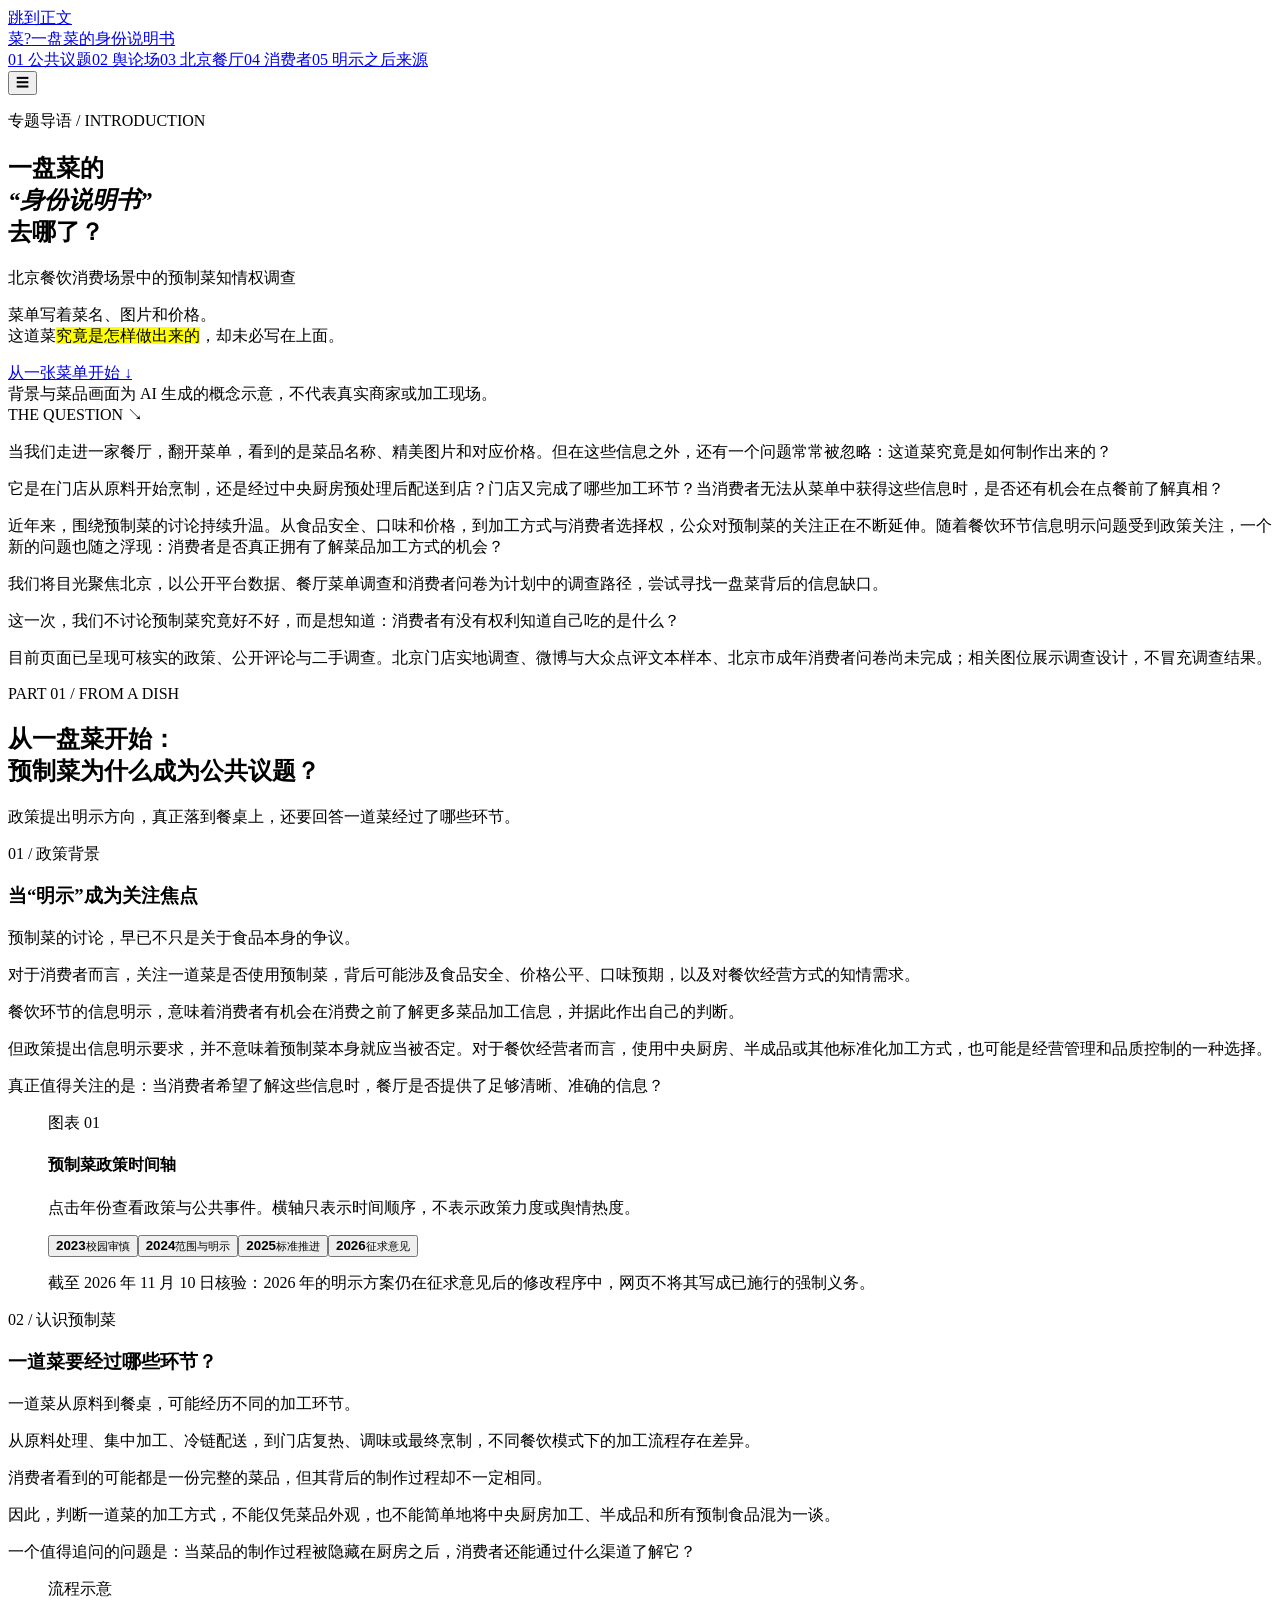
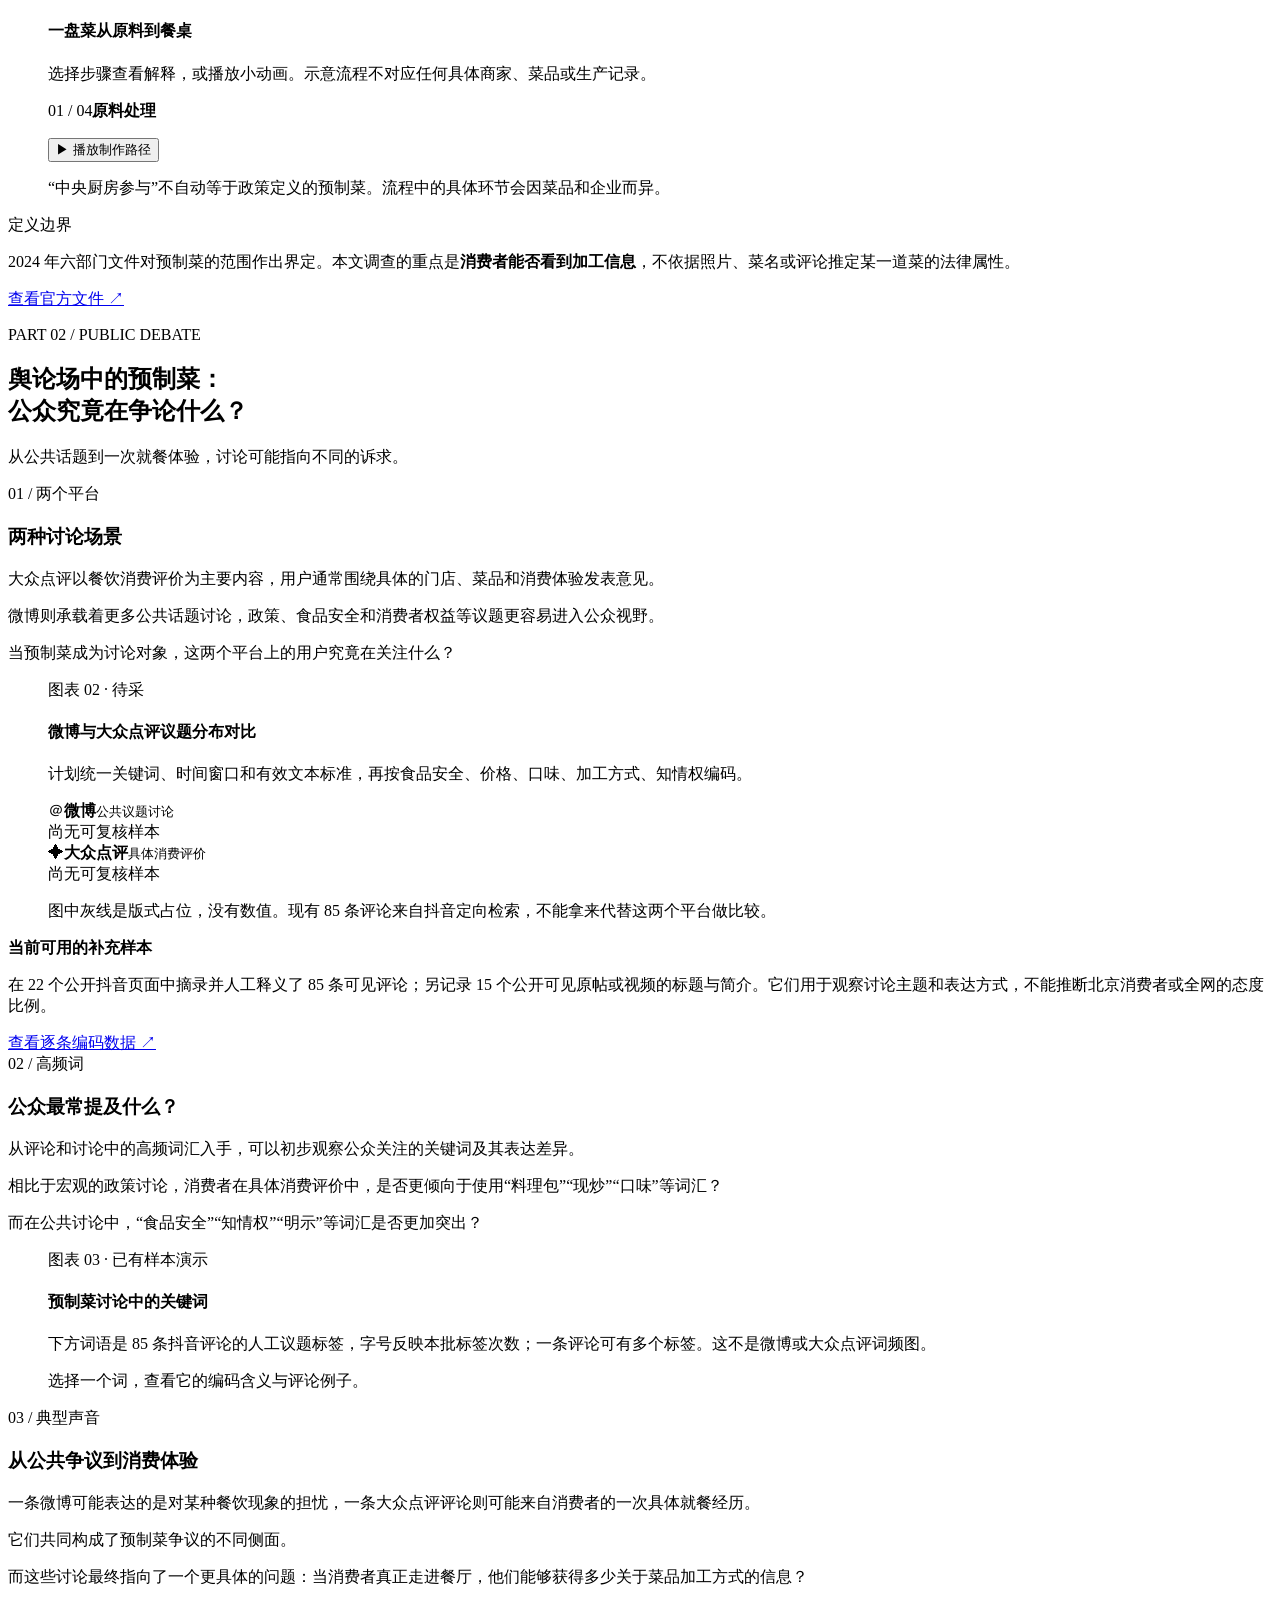
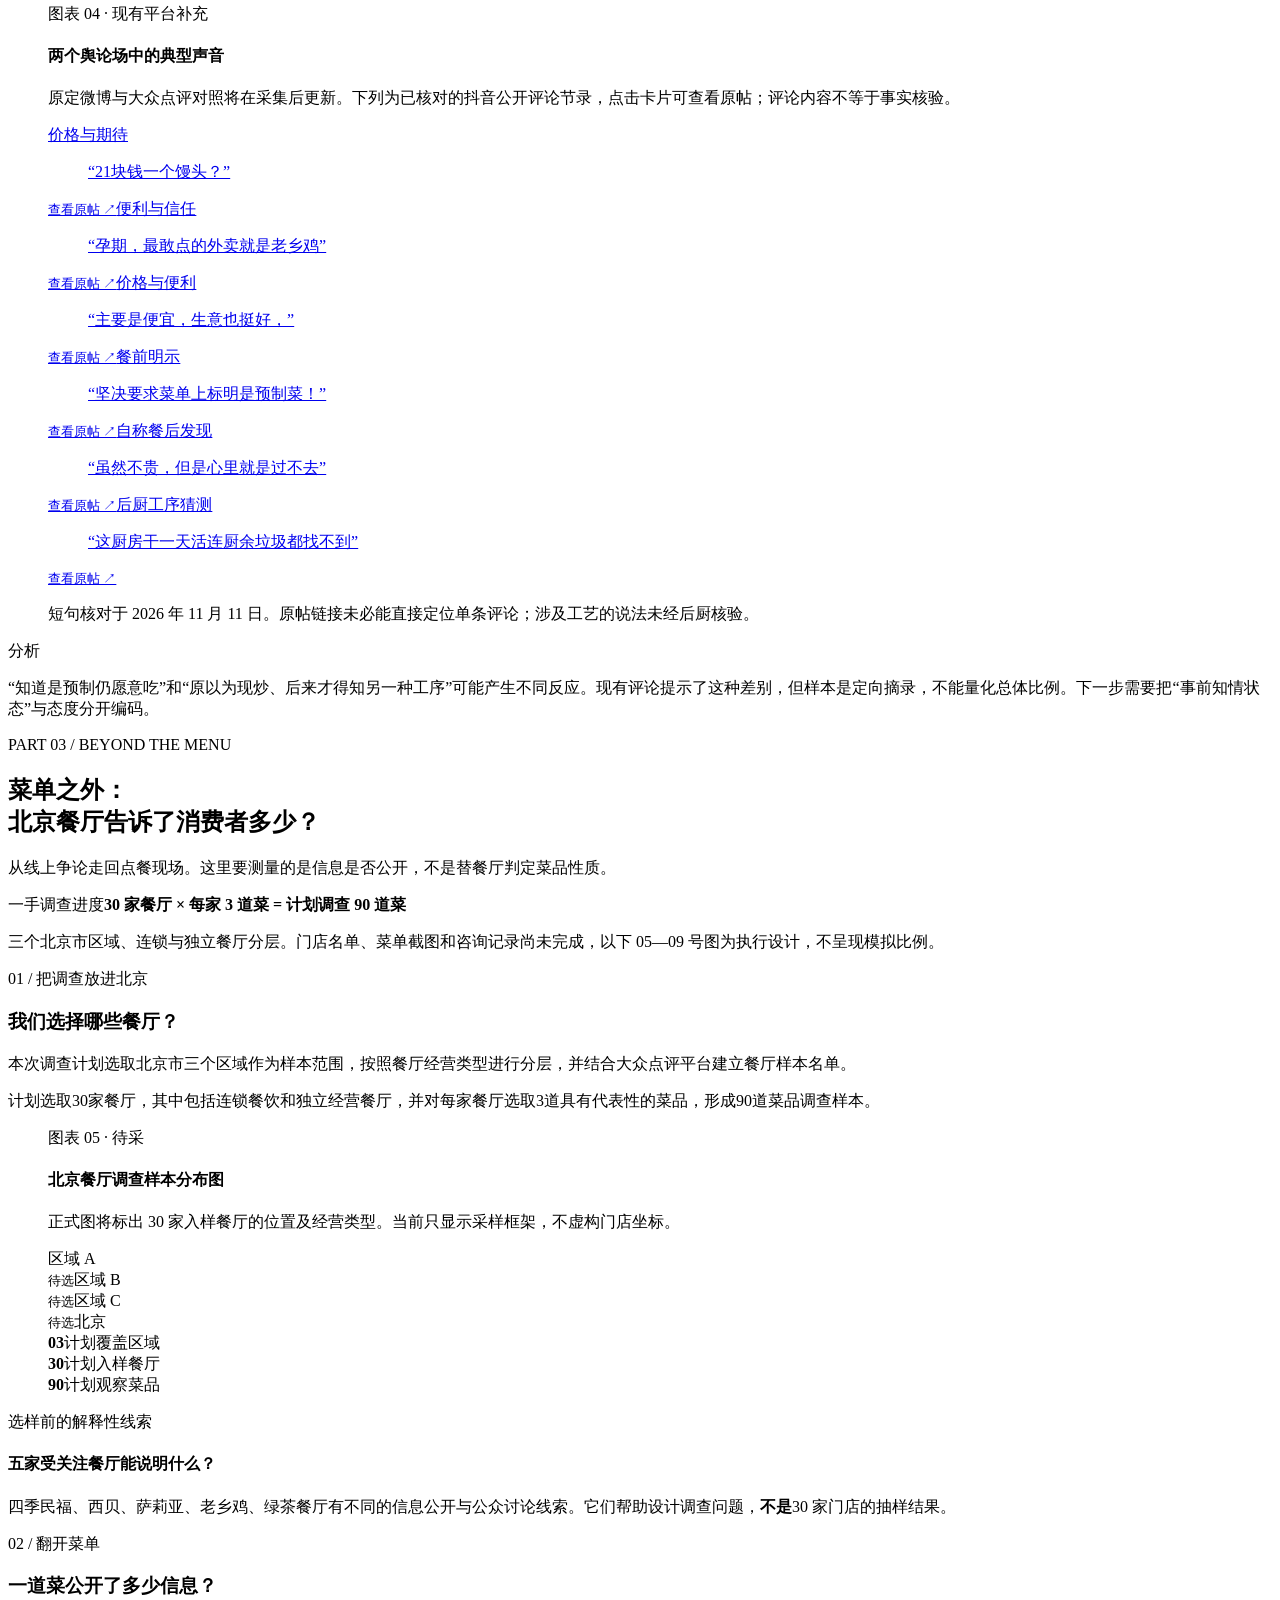
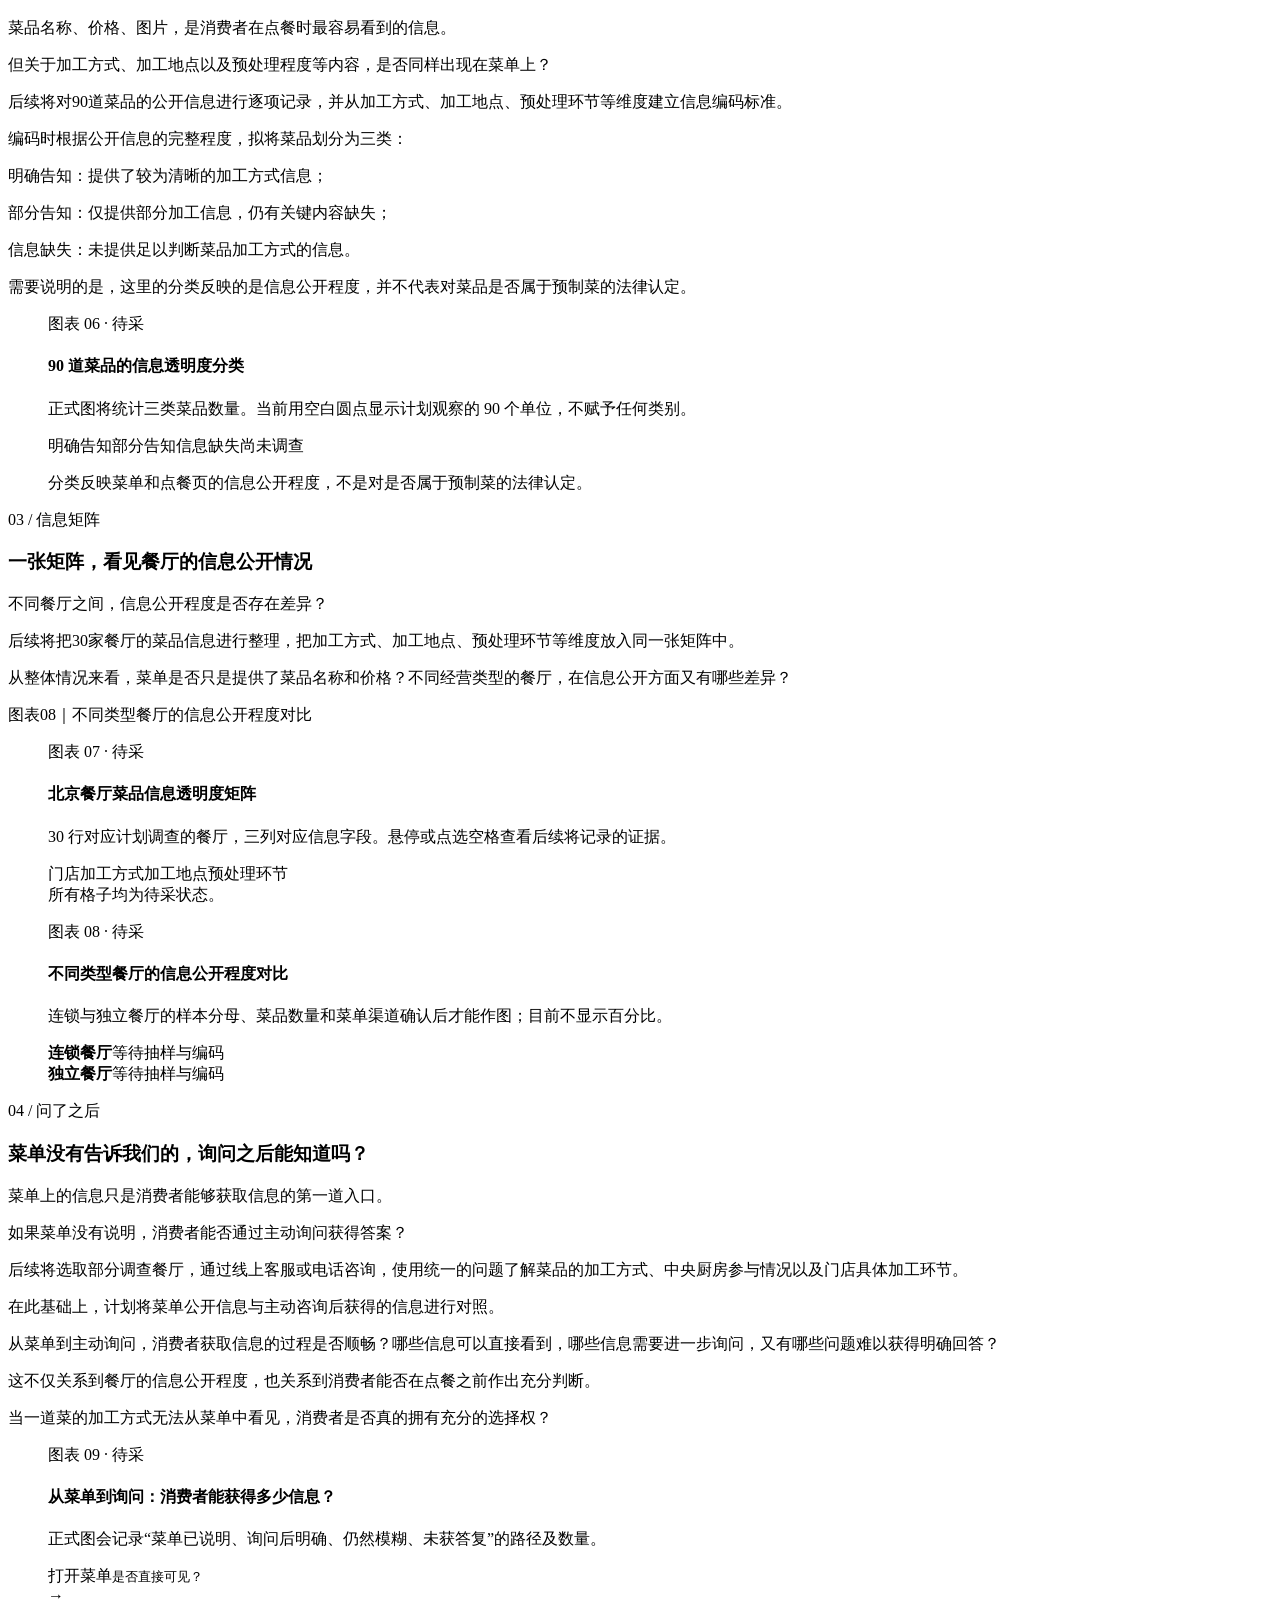
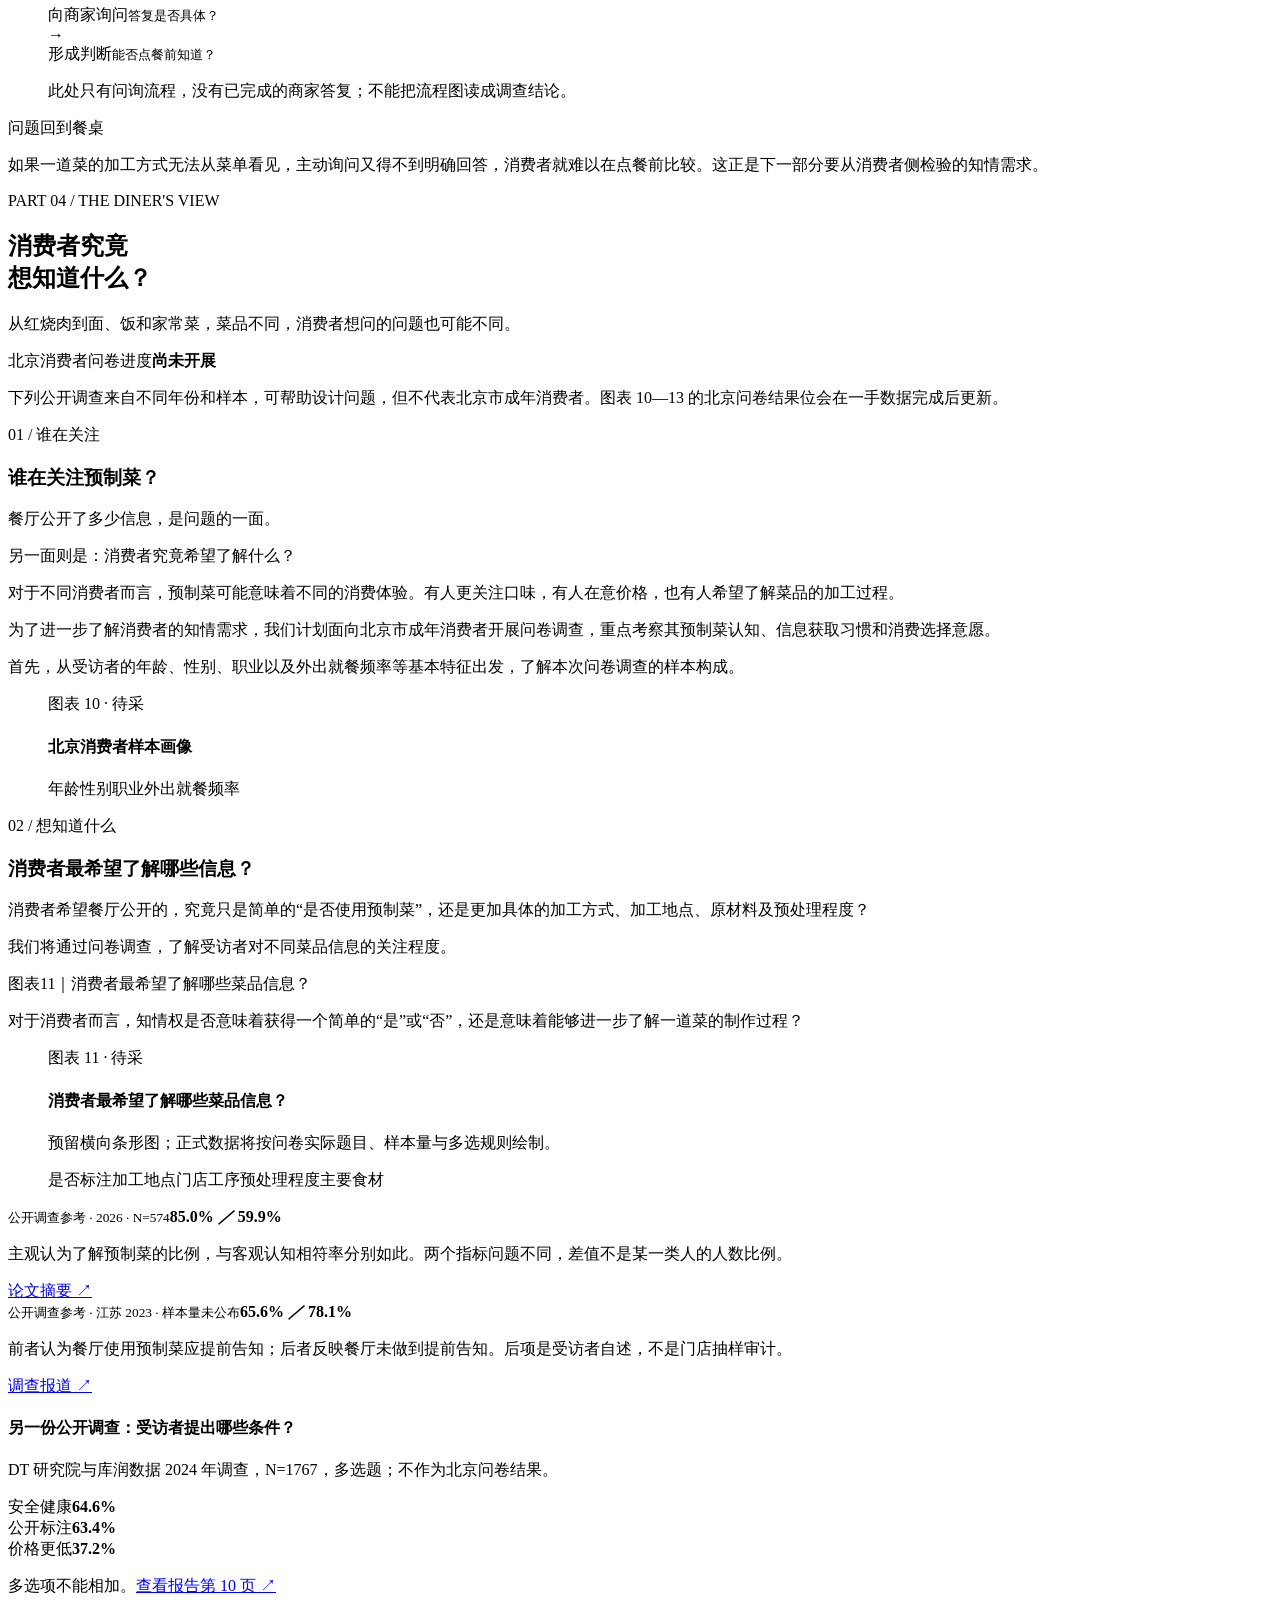
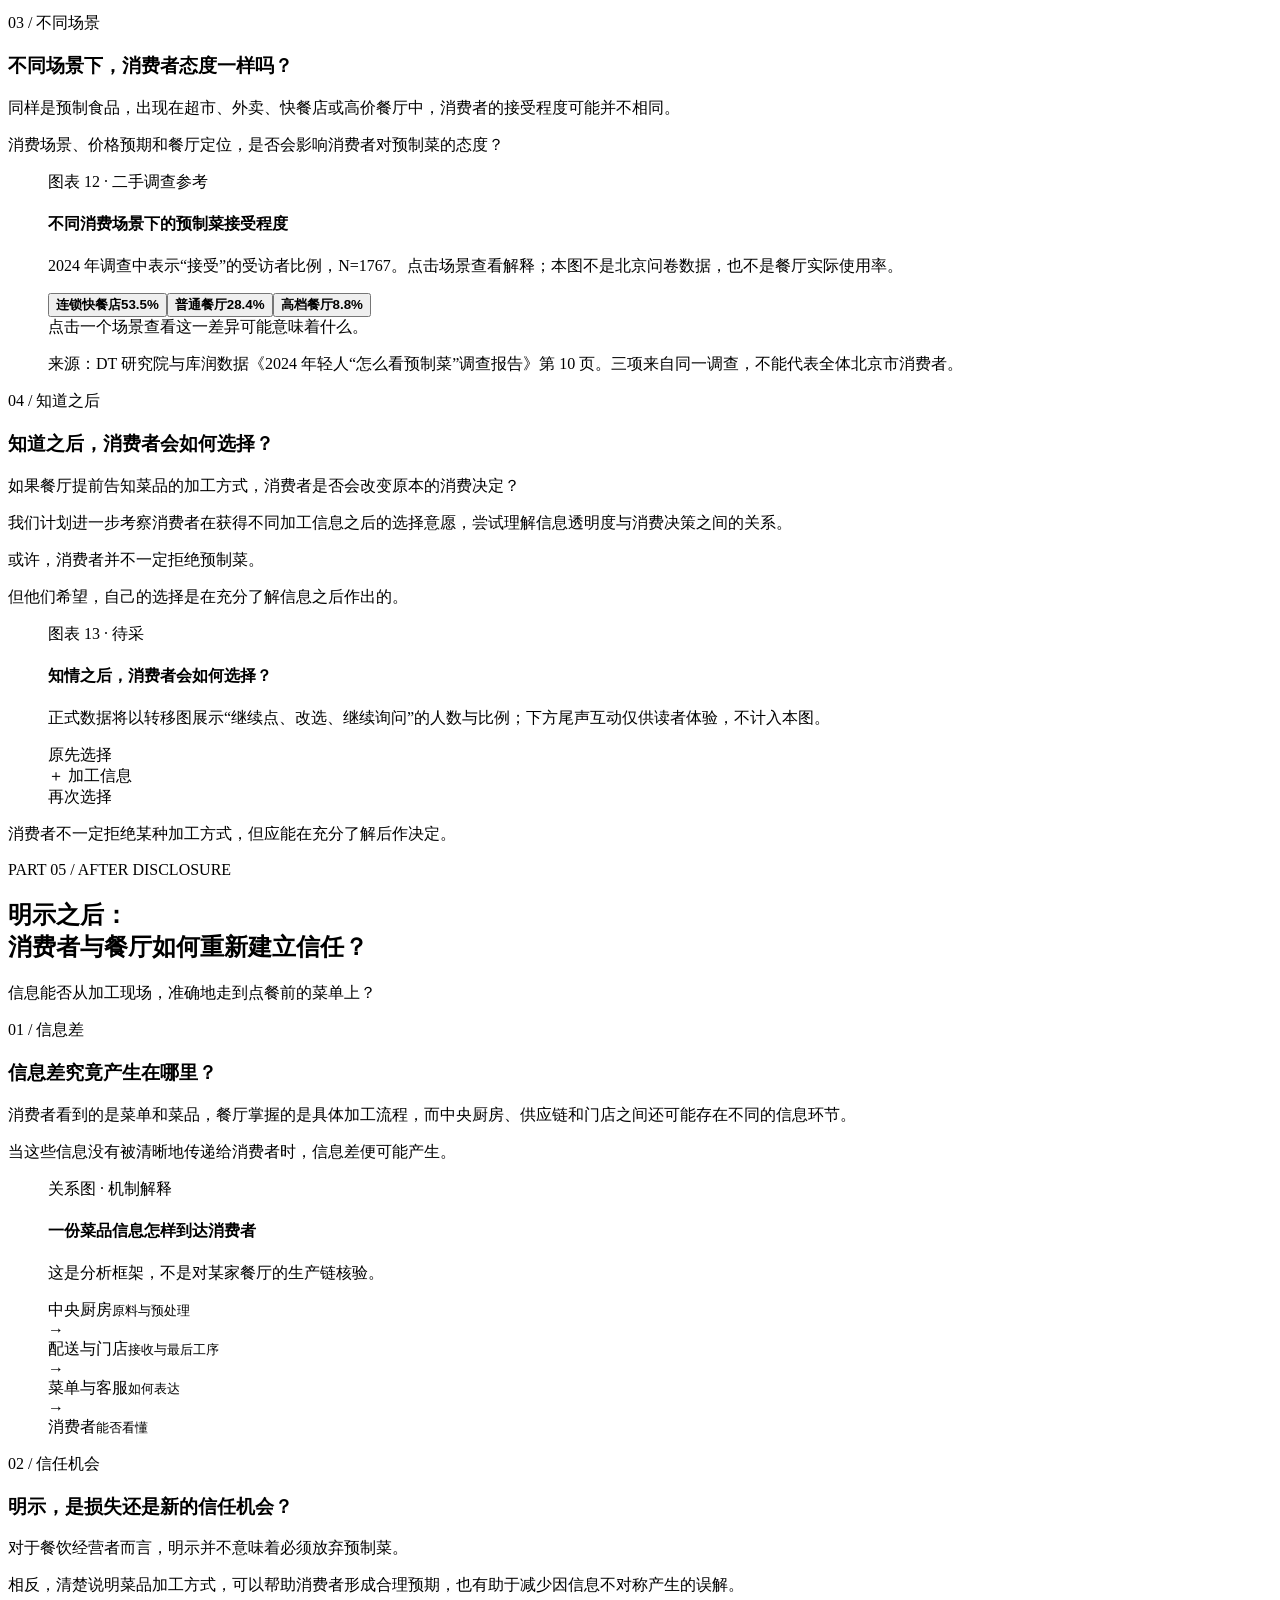
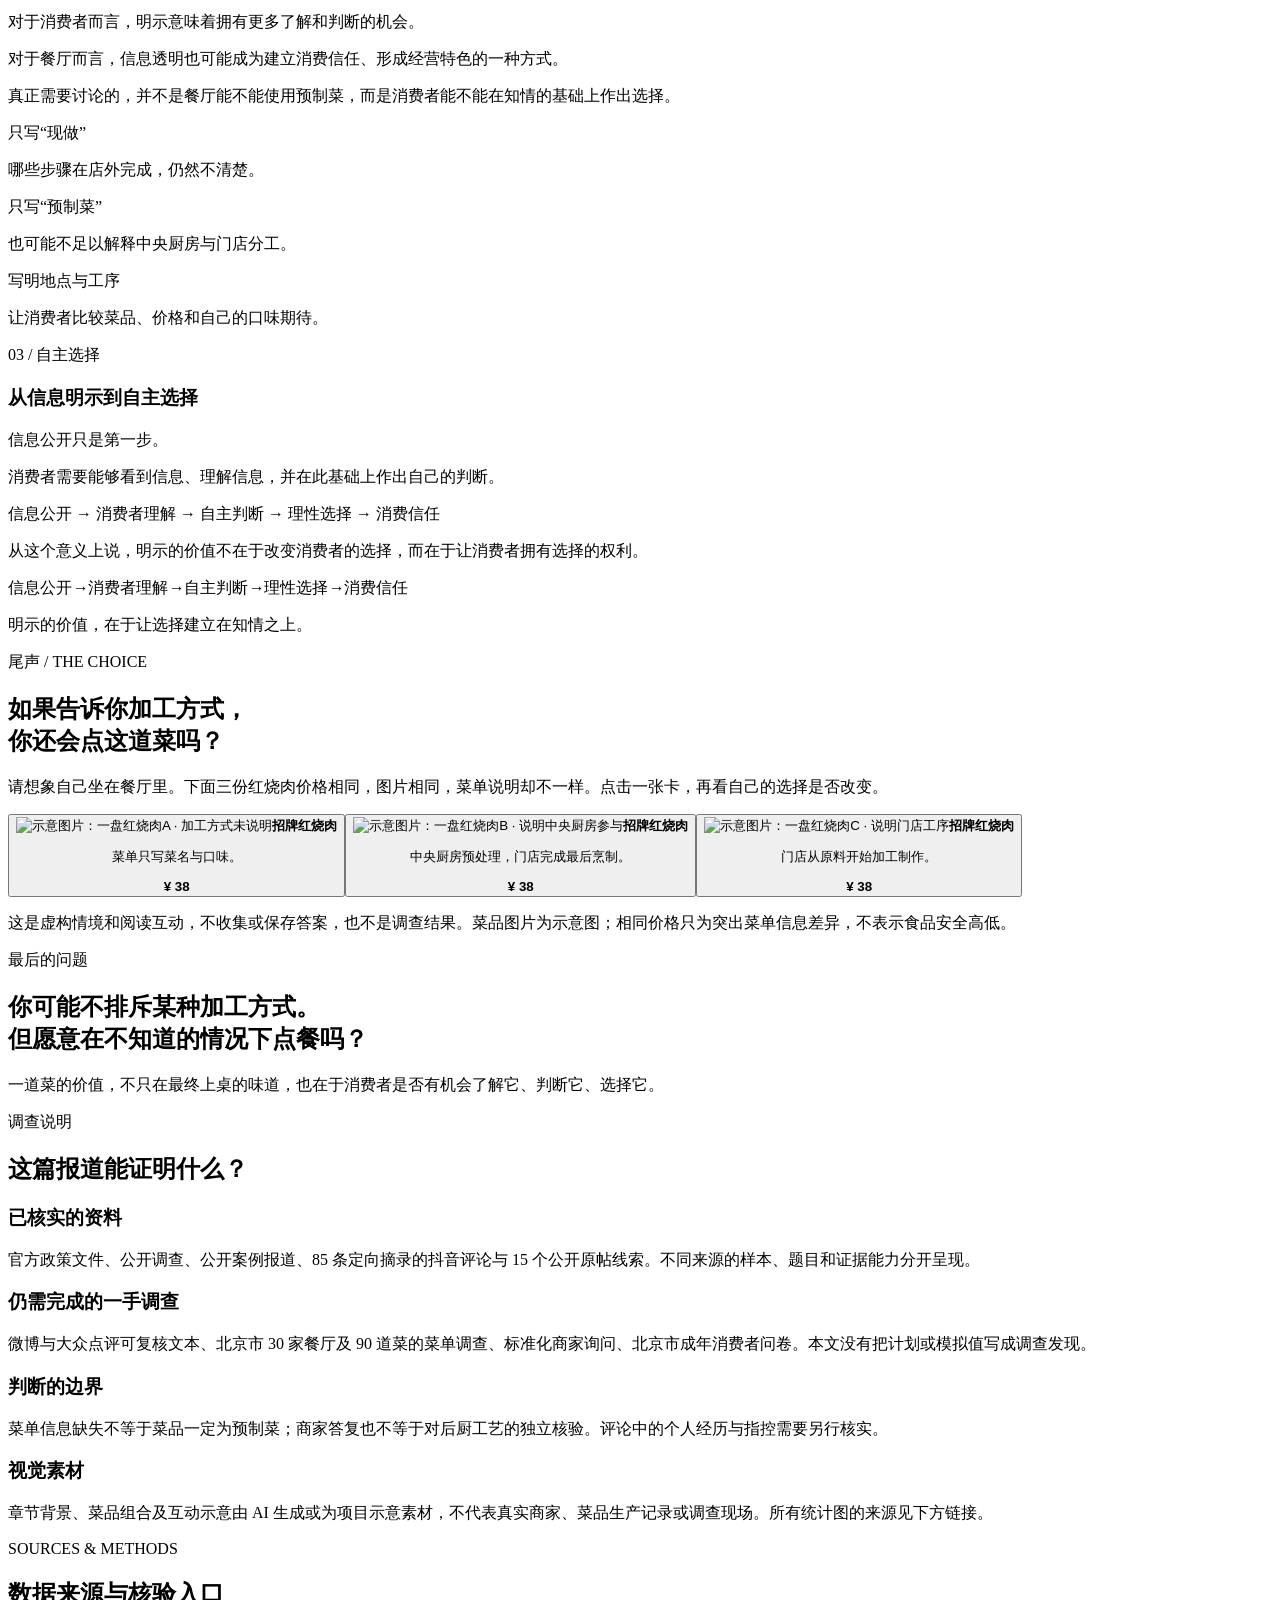
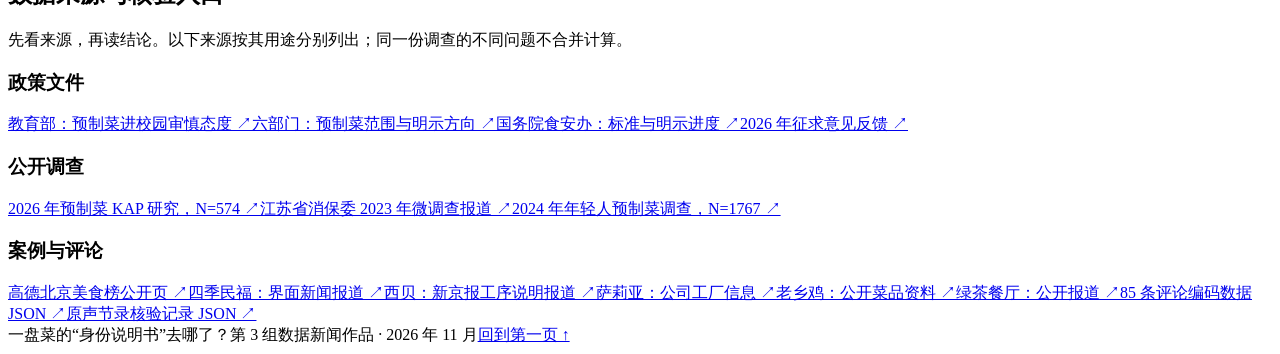
==== yuzhicai/framework_v3/index.html @ d388c270 "Add Word-structured data news page: index.html" ====
<!doctype html>
<html lang="zh-CN">
<head>
  <meta charset="utf-8">
  <meta name="viewport" content="width=device-width,initial-scale=1">
  <meta name="theme-color" content="#f7f7f2">
  <meta name="description" content="一盘菜的身份说明书去哪了？北京餐饮消费场景中的预制菜知情权调查。按专题导语的五个章节呈现已核实资料、待完成调查与互动设计。">
  <title>一盘菜的“身份说明书”去哪了？｜数据新闻</title>
  <link rel="stylesheet" href="style.css">
  <script src="app.js" defer></script>
</head>
<body>
  <div class="read-progress" aria-hidden="true"><span id="read-progress"></span></div>
  <a class="skip" href="#intro">跳到正文</a>
  <header class="site-header">
    <a class="brand" href="#intro"><span class="brand-mark">菜<span>?</span></span><span>一盘菜的身份说明书</span></a>
    <nav class="main-nav" aria-label="章节导航">
      <a href="#part1">01 公共议题</a><a href="#part2">02 舆论场</a><a href="#part3">03 北京餐厅</a><a href="#part4">04 消费者</a><a href="#part5">05 明示之后</a><a href="#sources">来源</a>
    </nav>
    <button class="menu-toggle" id="menu-toggle" aria-expanded="false" aria-controls="mobile-nav" aria-label="打开章节目录">☰</button>
  </header>
  <nav class="mobile-nav" id="mobile-nav" aria-label="移动端章节目录" hidden><a href="#part1">01 公共议题</a><a href="#part2">02 舆论场</a><a href="#part3">03 北京餐厅</a><a href="#part4">04 消费者</a><a href="#part5">05 明示之后</a><a href="#sources">来源与方法</a></nav>

  <main>
    <section class="hero" id="intro" aria-labelledby="hero-title">
      <div class="hero-art" role="img" aria-label="示意画面：餐桌上摆着红烧肉，菜单上菜品的加工信息仍是问号"></div>
      <div class="hero-shade"></div>
      <div class="hero-content wrap">
        <p class="eyebrow">专题导语 / INTRODUCTION</p>
        <h1 id="hero-title">一盘菜的<br><em>“身份说明书”</em><br>去哪了<span class="question-mark">？</span></h1>
        <p class="hero-sub">北京餐饮消费场景中的预制菜知情权调查</p>
        <div class="hero-line"></div>
        <p class="hero-lead">菜单写着菜名、图片和价格。<br>这道菜<mark>究竟是怎样做出来的</mark>，却未必写在上面。</p>
        <a class="round-link" href="#intro-copy">从一张菜单开始 <span aria-hidden="true">↓</span></a>
      </div>
      <div class="hero-caption">背景与菜品画面为 AI 生成的概念示意，不代表真实商家或加工现场。</div>
    </section>

    <section class="intro-copy wrap prose" id="intro-copy" aria-label="专题导语正文">
      <div class="intro-index">THE QUESTION <span>↘</span></div>
      <div><p class="dropcap">当我们走进一家餐厅，翻开菜单，看到的是菜品名称、精美图片和对应价格。但在这些信息之外，还有一个问题常常被忽略：这道菜究竟是如何制作出来的？</p>
      <p>它是在门店从原料开始烹制，还是经过中央厨房预处理后配送到店？门店又完成了哪些加工环节？当消费者无法从菜单中获得这些信息时，是否还有机会在点餐前了解真相？</p>
      <p>近年来，围绕预制菜的讨论持续升温。从食品安全、口味和价格，到加工方式与消费者选择权，公众对预制菜的关注正在不断延伸。随着餐饮环节信息明示问题受到政策关注，一个新的问题也随之浮现：消费者是否真正拥有了解菜品加工方式的机会？</p><p>我们将目光聚焦北京，以公开平台数据、餐厅菜单调查和消费者问卷为计划中的调查路径，尝试寻找一盘菜背后的信息缺口。</p>
      <p class="intro-question">这一次，我们不讨论预制菜究竟好不好，而是想知道：消费者有没有权利知道自己吃的是什么？</p>
      <p class="evidence-note">目前页面已呈现可核实的政策、公开评论与二手调查。北京门店实地调查、微博与大众点评文本样本、北京市成年消费者问卷尚未完成；相关图位展示调查设计，不冒充调查结果。</p></div>
    </section>

    <section class="chapter" id="part1" aria-labelledby="part1-title">
      <div class="chapter-hero process-bg"><div class="chapter-hero-overlay"></div><div class="wrap chapter-text"><p class="eyebrow">PART 01 / FROM A DISH</p><h2 id="part1-title">从一盘菜开始：<br>预制菜为什么成为公共议题？</h2><p>政策提出明示方向，真正落到餐桌上，还要回答一道菜经过了哪些环节。</p></div></div>
      <div class="wrap chapter-body">
        <div class="subchapter" id="policy"><div class="side-num">01 / 政策背景</div><div class="subchapter-main"><h3>当“明示”成为关注焦点</h3><p>预制菜的讨论，早已不只是关于食品本身的争议。</p><p>对于消费者而言，关注一道菜是否使用预制菜，背后可能涉及食品安全、价格公平、口味预期，以及对餐饮经营方式的知情需求。</p><p>餐饮环节的信息明示，意味着消费者有机会在消费之前了解更多菜品加工信息，并据此作出自己的判断。</p><p>但政策提出信息明示要求，并不意味着预制菜本身就应当被否定。对于餐饮经营者而言，使用中央厨房、半成品或其他标准化加工方式，也可能是经营管理和品质控制的一种选择。</p><p>真正值得关注的是：当消费者希望了解这些信息时，餐厅是否提供了足够清晰、准确的信息？</p><figure class="data-card timeline-card" id="fig01"><figcaption><span class="fig-no">图表 01</span><h4>预制菜政策时间轴</h4><p>点击年份查看政策与公共事件。横轴只表示时间顺序，不表示政策力度或舆情热度。</p></figcaption><div class="timeline" id="policy-timeline"><button data-year="2023" aria-pressed="false"><b>2023</b><small>校园审慎</small></button><button data-year="2024" aria-pressed="true"><b>2024</b><small>范围与明示</small></button><button data-year="2025" aria-pressed="false"><b>2025</b><small>标准推进</small></button><button data-year="2026" aria-pressed="false"><b>2026</b><small>征求意见</small></button></div><div class="chart-detail" id="policy-detail" aria-live="polite"></div><p class="source-note">截至 2026 年 11 月 10 日核验：2026 年的明示方案仍在征求意见后的修改程序中，网页不将其写成已施行的强制义务。</p></figure>
        </div></div>
        <div class="subchapter" id="process"><div class="side-num">02 / 认识预制菜</div><div class="subchapter-main"><h3>一道菜要经过哪些环节？</h3><p>一道菜从原料到餐桌，可能经历不同的加工环节。</p><p>从原料处理、集中加工、冷链配送，到门店复热、调味或最终烹制，不同餐饮模式下的加工流程存在差异。</p><p>消费者看到的可能都是一份完整的菜品，但其背后的制作过程却不一定相同。</p><p>因此，判断一道菜的加工方式，不能仅凭菜品外观，也不能简单地将中央厨房加工、半成品和所有预制食品混为一谈。</p><p>一个值得追问的问题是：当菜品的制作过程被隐藏在厨房之后，消费者还能通过什么渠道了解它？</p><figure class="data-card process-card" id="fig-process"><figcaption><span class="fig-no">流程示意</span><h4>一盘菜从原料到餐桌</h4><p>选择步骤查看解释，或播放小动画。示意流程不对应任何具体商家、菜品或生产记录。</p></figcaption><div class="process-grid"><div class="process-visual"><div class="process-image" aria-hidden="true"></div><div class="process-overlay"><span id="process-count">01 / 04</span><strong id="process-title">原料处理</strong><p id="process-copy"></p></div></div><div class="process-controls"><div class="process-steps" id="process-steps"></div><button class="play-button" id="process-play" type="button" aria-pressed="false">▶ 播放制作路径</button></div></div><p class="source-note">“中央厨房参与”不自动等于政策定义的预制菜。流程中的具体环节会因菜品和企业而异。</p></figure>
          <div class="boundary-callout"><span>定义边界</span><p>2024 年六部门文件对预制菜的范围作出界定。本文调查的重点是<strong>消费者能否看到加工信息</strong>，不依据照片、菜名或评论推定某一道菜的法律属性。</p><a href="https://www.samr.gov.cn/zw/zfxxgk/fdzdgknr/spscs/art/2024/art_e1ba9385be204186adc0f2cfef717693.html" target="_blank" rel="noopener">查看官方文件 ↗</a></div>
        </div></div>
      </div>
    </section>

    <section class="chapter" id="part2" aria-labelledby="part2-title">
      <div class="chapter-hero discourse-bg"><div class="chapter-hero-overlay"></div><div class="wrap chapter-text"><p class="eyebrow">PART 02 / PUBLIC DEBATE</p><h2 id="part2-title">舆论场中的预制菜：<br>公众究竟在争论什么？</h2><p>从公共话题到一次就餐体验，讨论可能指向不同的诉求。</p></div></div>
      <div class="wrap chapter-body">
        <div class="subchapter" id="platforms"><div class="side-num">01 / 两个平台</div><div class="subchapter-main"><h3>两种讨论场景</h3><p>大众点评以餐饮消费评价为主要内容，用户通常围绕具体的门店、菜品和消费体验发表意见。</p><p>微博则承载着更多公共话题讨论，政策、食品安全和消费者权益等议题更容易进入公众视野。</p><p>当预制菜成为讨论对象，这两个平台上的用户究竟在关注什么？</p><figure class="data-card pending-card" id="fig02"><figcaption><span class="fig-no">图表 02 · 待采</span><h4>微博与大众点评议题分布对比</h4><p>计划统一关键词、时间窗口和有效文本标准，再按食品安全、价格、口味、加工方式、知情权编码。</p></figcaption><div class="platform-grid"><div class="platform-ghost"><div class="platform-top"><span class="platform-icon">＠</span><b>微博</b><small>公共议题讨论</small></div><div class="ghost-bars"><i></i><i></i><i></i><i></i><i></i></div><span class="pending-badge">尚无可复核样本</span></div><div class="platform-ghost"><div class="platform-top"><span class="platform-icon">✦</span><b>大众点评</b><small>具体消费评价</small></div><div class="ghost-bars"><i></i><i></i><i></i><i></i></div><span class="pending-badge">尚无可复核样本</span></div></div><p class="source-note">图中灰线是版式占位，没有数值。现有 85 条评论来自抖音定向检索，不能拿来代替这两个平台做比较。</p></figure>
          <div class="supplement"><strong>当前可用的补充样本</strong><p>在 22 个公开抖音页面中摘录并人工释义了 85 条可见评论；另记录 15 个公开可见原帖或视频的标题与简介。它们用于观察讨论主题和表达方式，不能推断北京消费者或全网的态度比例。</p><a href="%E8%88%86%E8%AE%BA%E6%95%B0%E6%8D%AE_%E7%AC%AC%E4%BA%8C%E9%98%B6%E6%AE%B5/%E5%85%AC%E4%BC%97%E8%AF%84%E8%AE%BA_%E4%BA%BA%E5%B7%A5%E7%BC%96%E7%A0%81%E6%A0%B7%E6%9C%AC.json">查看逐条编码数据 ↗</a></div>
        </div></div>
        <div class="subchapter" id="keywords"><div class="side-num">02 / 高频词</div><div class="subchapter-main"><h3>公众最常提及什么？</h3><p>从评论和讨论中的高频词汇入手，可以初步观察公众关注的关键词及其表达差异。</p><p>相比于宏观的政策讨论，消费者在具体消费评价中，是否更倾向于使用“料理包”“现炒”“口味”等词汇？</p><p>而在公共讨论中，“食品安全”“知情权”“明示”等词汇是否更加突出？</p><figure class="data-card keyword-card" id="fig03"><figcaption><span class="fig-no">图表 03 · 已有样本演示</span><h4>预制菜讨论中的关键词</h4><p>下方词语是 85 条抖音评论的人工议题标签，字号反映本批标签次数；一条评论可有多个标签。这不是微博或大众点评词频图。</p></figcaption><div class="tag-cloud" id="tag-cloud" role="group" aria-label="评论议题标签词云"></div><div class="chart-detail" id="tag-detail" aria-live="polite">选择一个词，查看它的编码含义与评论例子。</div></figure>
        </div></div>
        <div class="subchapter" id="public-voices"><div class="side-num">03 / 典型声音</div><div class="subchapter-main"><h3>从公共争议到消费体验</h3><p>一条微博可能表达的是对某种餐饮现象的担忧，一条大众点评评论则可能来自消费者的一次具体就餐经历。</p><p>它们共同构成了预制菜争议的不同侧面。</p><p>而这些讨论最终指向了一个更具体的问题：当消费者真正走进餐厅，他们能够获得多少关于菜品加工方式的信息？</p><figure class="data-card quote-card" id="fig04"><figcaption><span class="fig-no">图表 04 · 现有平台补充</span><h4>两个舆论场中的典型声音</h4><p>原定微博与大众点评对照将在采集后更新。下列为已核对的抖音公开评论节录，点击卡片可查看原帖；评论内容不等于事实核验。</p></figcaption><div class="quote-grid"><a class="quote" href="https://www.douyin.com/video/7549039670450081033" target="_blank" rel="noopener"><span>价格与期待</span><blockquote>“21块钱一个馒头？”</blockquote><small>查看原帖 ↗</small></a><a class="quote" href="https://www.douyin.com/video/7549213622199668009" target="_blank" rel="noopener"><span>便利与信任</span><blockquote>“孕期，最敢点的外卖就是老乡鸡”</blockquote><small>查看原帖 ↗</small></a><a class="quote" href="https://www.douyin.com/video/7159730019126791464" target="_blank" rel="noopener"><span>价格与便利</span><blockquote>“主要是便宜，生意也挺好，”</blockquote><small>查看原帖 ↗</small></a><a class="quote" href="https://www.douyin.com/video/7276950700150623547" target="_blank" rel="noopener"><span>餐前明示</span><blockquote>“坚决要求菜单上标明是预制菜！”</blockquote><small>查看原帖 ↗</small></a><a class="quote" href="https://www.douyin.com/video/7530985120971443506" target="_blank" rel="noopener"><span>自称餐后发现</span><blockquote>“虽然不贵，但是心里就是过不去”</blockquote><small>查看原帖 ↗</small></a><a class="quote" href="https://www.douyin.com/video/7549165627732512060" target="_blank" rel="noopener"><span>后厨工序猜测</span><blockquote>“这厨房干一天活连厨余垃圾都找不到”</blockquote><small>查看原帖 ↗</small></a></div><p class="source-note">短句核对于 2026 年 11 月 11 日。原帖链接未必能直接定位单条评论；涉及工艺的说法未经后厨核验。</p></figure>
          <div class="analysis-band"><span>分析</span><p>“知道是预制仍愿意吃”和“原以为现炒、后来才得知另一种工序”可能产生不同反应。现有评论提示了这种差别，但样本是定向摘录，不能量化总体比例。下一步需要把“事前知情状态”与态度分开编码。</p></div>
        </div></div>
      </div>
    </section>

    <section class="chapter" id="part3" aria-labelledby="part3-title">
      <div class="chapter-hero beijing-bg"><div class="chapter-hero-overlay"></div><div class="wrap chapter-text"><p class="eyebrow">PART 03 / BEYOND THE MENU</p><h2 id="part3-title">菜单之外：<br>北京餐厅告诉了消费者多少？</h2><p>从线上争论走回点餐现场。这里要测量的是信息是否公开，不是替餐厅判定菜品性质。</p></div></div>
      <div class="wrap chapter-body">
        <div class="research-status"><span>一手调查进度</span><strong>30 家餐厅 × 每家 3 道菜 = 计划调查 90 道菜</strong><p>三个北京市区域、连锁与独立餐厅分层。门店名单、菜单截图和咨询记录尚未完成，以下 05—09 号图为执行设计，不呈现模拟比例。</p></div>
        <div class="subchapter" id="sample"><div class="side-num">01 / 把调查放进北京</div><div class="subchapter-main"><h3>我们选择哪些餐厅？</h3><p>本次调查计划选取北京市三个区域作为样本范围，按照餐厅经营类型进行分层，并结合大众点评平台建立餐厅样本名单。</p><p>计划选取30家餐厅，其中包括连锁餐饮和独立经营餐厅，并对每家餐厅选取3道具有代表性的菜品，形成90道菜品调查样本。</p><figure class="data-card pending-card" id="fig05"><figcaption><span class="fig-no">图表 05 · 待采</span><h4>北京餐厅调查样本分布图</h4><p>正式图将标出 30 家入样餐厅的位置及经营类型。当前只显示采样框架，不虚构门店坐标。</p></figcaption><div class="sample-plan"><div class="city-orbit" aria-label="三个待确定的北京市调查区域"><span class="city-ring ring1">区域 A<br><small>待选</small></span><span class="city-ring ring2">区域 B<br><small>待选</small></span><span class="city-ring ring3">区域 C<br><small>待选</small></span><span class="city-center">北京</span></div><div class="plan-numbers"><div><b>03</b><span>计划覆盖区域</span></div><div><b>30</b><span>计划入样餐厅</span></div><div><b>90</b><span>计划观察菜品</span></div></div></div></figure>
          <div class="case-teaser"><div><span class="mini-label">选样前的解释性线索</span><h4>五家受关注餐厅能说明什么？</h4><p>四季民福、西贝、萨莉亚、老乡鸡、绿茶餐厅有不同的信息公开与公众讨论线索。它们帮助设计调查问题，<strong>不是</strong>30 家门店的抽样结果。</p></div><div class="case-controls" id="case-tabs" role="tablist" aria-label="选择案例餐厅"></div><div class="case-content" id="case-content" role="tabpanel" aria-live="polite"></div></div>
        </div></div>
        <div class="subchapter" id="menu-info"><div class="side-num">02 / 翻开菜单</div><div class="subchapter-main"><h3>一道菜公开了多少信息？</h3><p>菜品名称、价格、图片，是消费者在点餐时最容易看到的信息。</p><p>但关于加工方式、加工地点以及预处理程度等内容，是否同样出现在菜单上？</p><p>后续将对90道菜品的公开信息进行逐项记录，并从加工方式、加工地点、预处理环节等维度建立信息编码标准。</p><p>编码时根据公开信息的完整程度，拟将菜品划分为三类：</p><p>明确告知：提供了较为清晰的加工方式信息；</p><p>部分告知：仅提供部分加工信息，仍有关键内容缺失；</p><p>信息缺失：未提供足以判断菜品加工方式的信息。</p><p>需要说明的是，这里的分类反映的是信息公开程度，并不代表对菜品是否属于预制菜的法律认定。</p><figure class="data-card pending-card" id="fig06"><figcaption><span class="fig-no">图表 06 · 待采</span><h4>90 道菜品的信息透明度分类</h4><p>正式图将统计三类菜品数量。当前用空白圆点显示计划观察的 90 个单位，不赋予任何类别。</p></figcaption><div class="dish-units" id="dish-units" aria-label="90道菜的空白调查单元"></div><div class="classification-legend"><span><i class="l-clear"></i>明确告知</span><span><i class="l-partial"></i>部分告知</span><span><i class="l-missing"></i>信息缺失</span><span><i class="l-pending"></i>尚未调查</span></div><p class="source-note">分类反映菜单和点餐页的信息公开程度，不是对是否属于预制菜的法律认定。</p></figure>
        </div></div>
        <div class="subchapter" id="matrix"><div class="side-num">03 / 信息矩阵</div><div class="subchapter-main"><h3>一张矩阵，看见餐厅的信息公开情况</h3><p>不同餐厅之间，信息公开程度是否存在差异？</p><p>后续将把30家餐厅的菜品信息进行整理，把加工方式、加工地点、预处理环节等维度放入同一张矩阵中。</p><p>从整体情况来看，菜单是否只是提供了菜品名称和价格？不同经营类型的餐厅，在信息公开方面又有哪些差异？</p><p>图表08｜不同类型餐厅的信息公开程度对比</p><figure class="data-card pending-card" id="fig07"><figcaption><span class="fig-no">图表 07 · 待采</span><h4>北京餐厅菜品信息透明度矩阵</h4><p>30 行对应计划调查的餐厅，三列对应信息字段。悬停或点选空格查看后续将记录的证据。</p></figcaption><div class="matrix-head"><span>门店</span><span>加工方式</span><span>加工地点</span><span>预处理环节</span></div><div class="matrix-grid" id="matrix-grid"></div><div class="chart-detail" id="matrix-detail">所有格子均为待采状态。</div></figure>
          <figure class="data-card pending-card compact" id="fig08"><figcaption><span class="fig-no">图表 08 · 待采</span><h4>不同类型餐厅的信息公开程度对比</h4><p>连锁与独立餐厅的样本分母、菜品数量和菜单渠道确认后才能作图；目前不显示百分比。</p></figcaption><div class="compare-empty"><div><b>连锁餐厅</b><span>等待抽样与编码</span></div><div><b>独立餐厅</b><span>等待抽样与编码</span></div></div></figure>
        </div></div>
        <div class="subchapter" id="ask-store"><div class="side-num">04 / 问了之后</div><div class="subchapter-main"><h3>菜单没有告诉我们的，询问之后能知道吗？</h3><p>菜单上的信息只是消费者能够获取信息的第一道入口。</p><p>如果菜单没有说明，消费者能否通过主动询问获得答案？</p><p>后续将选取部分调查餐厅，通过线上客服或电话咨询，使用统一的问题了解菜品的加工方式、中央厨房参与情况以及门店具体加工环节。</p><p>在此基础上，计划将菜单公开信息与主动咨询后获得的信息进行对照。</p><p>从菜单到主动询问，消费者获取信息的过程是否顺畅？哪些信息可以直接看到，哪些信息需要进一步询问，又有哪些问题难以获得明确回答？</p><p>这不仅关系到餐厅的信息公开程度，也关系到消费者能否在点餐之前作出充分判断。</p><p>当一道菜的加工方式无法从菜单中看见，消费者是否真的拥有充分的选择权？</p><figure class="data-card pending-card" id="fig09"><figcaption><span class="fig-no">图表 09 · 待采</span><h4>从菜单到询问：消费者能获得多少信息？</h4><p>正式图会记录“菜单已说明、询问后明确、仍然模糊、未获答复”的路径及数量。</p></figcaption><div class="inquiry-flow"><div>打开菜单<small>是否直接可见？</small></div><span>→</span><div>向商家询问<small>答复是否具体？</small></div><span>→</span><div>形成判断<small>能否点餐前知道？</small></div></div><p class="source-note">此处只有问询流程，没有已完成的商家答复；不能把流程图读成调查结论。</p></figure>
          <div class="analysis-band"><span>问题回到餐桌</span><p>如果一道菜的加工方式无法从菜单看见，主动询问又得不到明确回答，消费者就难以在点餐前比较。这正是下一部分要从消费者侧检验的知情需求。</p></div>
        </div></div>
      </div>
    </section>

    <section class="chapter" id="part4" aria-labelledby="part4-title">
      <div class="chapter-hero dishes-bg"><div class="chapter-hero-overlay"></div><div class="wrap chapter-text"><p class="eyebrow">PART 04 / THE DINER'S VIEW</p><h2 id="part4-title">消费者究竟<br>想知道什么？</h2><p>从红烧肉到面、饭和家常菜，菜品不同，消费者想问的问题也可能不同。</p></div></div>
      <div class="wrap chapter-body">
        <div class="research-status light"><span>北京消费者问卷进度</span><strong>尚未开展</strong><p>下列公开调查来自不同年份和样本，可帮助设计问题，但不代表北京市成年消费者。图表 10—13 的北京问卷结果位会在一手数据完成后更新。</p></div>
        <div class="subchapter" id="survey-profile"><div class="side-num">01 / 谁在关注</div><div class="subchapter-main"><h3>谁在关注预制菜？</h3><p>餐厅公开了多少信息，是问题的一面。</p><p>另一面则是：消费者究竟希望了解什么？</p><p>对于不同消费者而言，预制菜可能意味着不同的消费体验。有人更关注口味，有人在意价格，也有人希望了解菜品的加工过程。</p><p>为了进一步了解消费者的知情需求，我们计划面向北京市成年消费者开展问卷调查，重点考察其预制菜认知、信息获取习惯和消费选择意愿。</p><p>首先，从受访者的年龄、性别、职业以及外出就餐频率等基本特征出发，了解本次问卷调查的样本构成。</p><figure class="data-card pending-card compact" id="fig10"><figcaption><span class="fig-no">图表 10 · 待采</span><h4>北京消费者样本画像</h4></figcaption><div class="profile-placeholder"><span>年龄</span><span>性别</span><span>职业</span><span>外出就餐频率</span></div></figure></div></div>
        <div class="subchapter" id="desired-info"><div class="side-num">02 / 想知道什么</div><div class="subchapter-main"><h3>消费者最希望了解哪些信息？</h3><p>消费者希望餐厅公开的，究竟只是简单的“是否使用预制菜”，还是更加具体的加工方式、加工地点、原材料及预处理程度？</p><p>我们将通过问卷调查，了解受访者对不同菜品信息的关注程度。</p><p>图表11｜消费者最希望了解哪些菜品信息？</p><p>对于消费者而言，知情权是否意味着获得一个简单的“是”或“否”，还是意味着能够进一步了解一道菜的制作过程？</p><figure class="data-card pending-card compact" id="fig11"><figcaption><span class="fig-no">图表 11 · 待采</span><h4>消费者最希望了解哪些菜品信息？</h4><p>预留横向条形图；正式数据将按问卷实际题目、样本量与多选规则绘制。</p></figcaption><div class="info-requests"><span>是否标注</span><span>加工地点</span><span>门店工序</span><span>预处理程度</span><span>主要食材</span></div></figure>
          <div class="secondary-grid"><div class="secondary-card"><small>公开调查参考 · 2026 · N=574</small><strong>85.0% <em>／</em> 59.9%</strong><p>主观认为了解预制菜的比例，与客观认知相符率分别如此。两个指标问题不同，差值不是某一类人的人数比例。</p><a href="https://zspz.cbpt.cnki.net/portal/journal/portal/client/paper/bac505878e3baef7e85fc1a6b8f0fbf0" target="_blank" rel="noopener">论文摘要 ↗</a></div><div class="secondary-card"><small>公开调查参考 · 江苏 2023 · 样本量未公布</small><strong>65.6% <em>／</em> 78.1%</strong><p>前者认为餐厅使用预制菜应提前告知；后者反映餐厅未做到提前告知。后项是受访者自述，不是门店抽样审计。</p><a href="https://www.peopleapp.com/column/30035436573-500000488416" target="_blank" rel="noopener">调查报道 ↗</a></div></div>
          <div class="mini-bars" aria-label="2024年轻人预制菜调查中认为餐厅使用预制菜应满足的条件"><h4>另一份公开调查：受访者提出哪些条件？</h4><p>DT 研究院与库润数据 2024 年调查，N=1767，多选题；不作为北京问卷结果。</p><div data-pct="64.6"><span>安全健康</span><i></i><b>64.6%</b></div><div data-pct="63.4"><span>公开标注</span><i></i><b>63.4%</b></div><div data-pct="37.2"><span>价格更低</span><i></i><b>37.2%</b></div><p class="source-note">多选项不能相加。<a href="https://www.scribd.com/document/929100979/2024-%E8%BD%BB%E4%BA%BA%E6%80%8E%E4%B9%88%E7%9C%8B%E9%A2%84%E5%88%B6%E8%8F%9C%E8%B0%83%E6%9F%A5%E6%8A%A5%E5%91%8A" target="_blank" rel="noopener">查看报告第 10 页 ↗</a></p></div>
        </div></div>
        <div class="subchapter" id="scenarios"><div class="side-num">03 / 不同场景</div><div class="subchapter-main"><h3>不同场景下，消费者态度一样吗？</h3><p>同样是预制食品，出现在超市、外卖、快餐店或高价餐厅中，消费者的接受程度可能并不相同。</p><p>消费场景、价格预期和餐厅定位，是否会影响消费者对预制菜的态度？</p><figure class="data-card" id="fig12"><figcaption><span class="fig-no">图表 12 · 二手调查参考</span><h4>不同消费场景下的预制菜接受程度</h4><p>2024 年调查中表示“接受”的受访者比例，N=1767。点击场景查看解释；本图不是北京问卷数据，也不是餐厅实际使用率。</p></figcaption><div class="scenario-heat" id="scenario-heat"><button data-scene="fast" style="--intensity:.535"><b>连锁快餐店</b><strong>53.5%</strong></button><button data-scene="ordinary" style="--intensity:.284"><b>普通餐厅</b><strong>28.4%</strong></button><button data-scene="high" style="--intensity:.088"><b>高档餐厅</b><strong>8.8%</strong></button></div><div class="chart-detail" id="scenario-detail" aria-live="polite">点击一个场景查看这一差异可能意味着什么。</div><p class="source-note">来源：DT 研究院与库润数据《2024 年轻人“怎么看预制菜”调查报告》第 10 页。三项来自同一调查，不能代表全体北京市消费者。</p></figure>
        </div></div>
        <div class="subchapter" id="informed-choice"><div class="side-num">04 / 知道之后</div><div class="subchapter-main"><h3>知道之后，消费者会如何选择？</h3><p>如果餐厅提前告知菜品的加工方式，消费者是否会改变原本的消费决定？</p><p>我们计划进一步考察消费者在获得不同加工信息之后的选择意愿，尝试理解信息透明度与消费决策之间的关系。</p><p>或许，消费者并不一定拒绝预制菜。</p><p>但他们希望，自己的选择是在充分了解信息之后作出的。</p><figure class="data-card pending-card compact" id="fig13"><figcaption><span class="fig-no">图表 13 · 待采</span><h4>知情之后，消费者会如何选择？</h4><p>正式数据将以转移图展示“继续点、改选、继续询问”的人数与比例；下方尾声互动仅供读者体验，不计入本图。</p></figcaption><div class="choice-flow"><div>原先选择</div><span>＋ 加工信息</span><div>再次选择</div></div></figure><p class="key-sentence">消费者不一定拒绝某种加工方式，但应能在充分了解后作决定。</p></div></div>
      </div>
    </section>

    <section class="chapter" id="part5" aria-labelledby="part5-title">
      <div class="chapter-hero choice-bg"><div class="chapter-hero-overlay"></div><div class="wrap chapter-text"><p class="eyebrow">PART 05 / AFTER DISCLOSURE</p><h2 id="part5-title">明示之后：<br>消费者与餐厅如何重新建立信任？</h2><p>信息能否从加工现场，准确地走到点餐前的菜单上？</p></div></div>
      <div class="wrap chapter-body">
        <div class="subchapter" id="info-gap"><div class="side-num">01 / 信息差</div><div class="subchapter-main"><h3>信息差究竟产生在哪里？</h3><p>消费者看到的是菜单和菜品，餐厅掌握的是具体加工流程，而中央厨房、供应链和门店之间还可能存在不同的信息环节。</p><p>当这些信息没有被清晰地传递给消费者时，信息差便可能产生。</p><figure class="data-card"><figcaption><span class="fig-no">关系图 · 机制解释</span><h4>一份菜品信息怎样到达消费者</h4><p>这是分析框架，不是对某家餐厅的生产链核验。</p></figcaption><div class="trust-network"><div>中央厨房<small>原料与预处理</small></div><span>→</span><div>配送与门店<small>接收与最后工序</small></div><span>→</span><div>菜单与客服<small>如何表达</small></div><span>→</span><div>消费者<small>能否看懂</small></div></div></figure></div></div>
        <div class="subchapter" id="trust"><div class="side-num">02 / 信任机会</div><div class="subchapter-main"><h3>明示，是损失还是新的信任机会？</h3><p>对于餐饮经营者而言，明示并不意味着必须放弃预制菜。</p><p>相反，清楚说明菜品加工方式，可以帮助消费者形成合理预期，也有助于减少因信息不对称产生的误解。</p><p>对于消费者而言，明示意味着拥有更多了解和判断的机会。</p><p>对于餐厅而言，信息透明也可能成为建立消费信任、形成经营特色的一种方式。</p><p>真正需要讨论的，并不是餐厅能不能使用预制菜，而是消费者能不能在知情的基础上作出选择。</p><div class="trust-compare"><div><span>只写“现做”</span><p>哪些步骤在店外完成，仍然不清楚。</p></div><div><span>只写“预制菜”</span><p>也可能不足以解释中央厨房与门店分工。</p></div><div class="highlight"><span>写明地点与工序</span><p>让消费者比较菜品、价格和自己的口味期待。</p></div></div></div></div>
        <div class="subchapter" id="path"><div class="side-num">03 / 自主选择</div><div class="subchapter-main"><h3>从信息明示到自主选择</h3><p>信息公开只是第一步。</p><p>消费者需要能够看到信息、理解信息，并在此基础上作出自己的判断。</p><p>信息公开 → 消费者理解 → 自主判断 → 理性选择 → 消费信任</p><p>从这个意义上说，明示的价值不在于改变消费者的选择，而在于让消费者拥有选择的权利。</p><div class="path-steps" aria-label="知情权实现路径"><span>信息公开</span><i>→</i><span>消费者理解</span><i>→</i><span>自主判断</span><i>→</i><span>理性选择</span><i>→</i><span>消费信任</span></div><p class="key-sentence">明示的价值，在于让选择建立在知情之上。</p></div></div>
      </div>
    </section>

    <section class="epilogue" id="ending" aria-labelledby="ending-title"><div class="wrap"><div class="ending-intro"><p class="eyebrow">尾声 / THE CHOICE</p><h2 id="ending-title">如果告诉你加工方式，<br>你还会点这道菜吗？</h2><p>请想象自己坐在餐厅里。下面三份红烧肉价格相同，图片相同，菜单说明却不一样。点击一张卡，再看自己的选择是否改变。</p></div><div class="choice-cards" id="choice-cards"><button type="button" data-choice="A" aria-pressed="false"><img src="assets/hongshaorou-photo.svg" alt="示意图片：一盘红烧肉"><span>A · 加工方式未说明</span><strong>招牌红烧肉</strong><p>菜单只写菜名与口味。</p><b>¥ 38</b></button><button type="button" data-choice="B" aria-pressed="false"><img src="assets/hongshaorou-photo.svg" alt="示意图片：一盘红烧肉"><span>B · 说明中央厨房参与</span><strong>招牌红烧肉</strong><p>中央厨房预处理，门店完成最后烹制。</p><b>¥ 38</b></button><button type="button" data-choice="C" aria-pressed="false"><img src="assets/hongshaorou-photo.svg" alt="示意图片：一盘红烧肉"><span>C · 说明门店工序</span><strong>招牌红烧肉</strong><p>门店从原料开始加工制作。</p><b>¥ 38</b></button></div><div class="choice-feedback" id="choice-feedback" aria-live="polite" hidden></div><div class="second-round" id="second-round" hidden><span class="mini-label">再想一想</span><h3>如果 A 后来补充了说明</h3><p>你原本选择的 A，后来说明“中央厨房预处理，门店完成最后烹制”。你还会继续点它吗？</p><div class="second-options"><button data-second="still" aria-pressed="false">仍会点 A</button><button data-second="change" aria-pressed="false">改选其他菜</button><button data-second="ask" aria-pressed="false">还想问更多工序</button></div><p id="second-feedback" aria-live="polite"></p></div><p class="choice-note">这是虚构情境和阅读互动，不收集或保存答案，也不是调查结果。菜品图片为示意图；相同价格只为突出菜单信息差异，不表示食品安全高低。</p></div></section>

    <section class="closing wrap"><p class="eyebrow">最后的问题</p><h2>你可能不排斥某种加工方式。<br>但愿意在<span>不知道</span>的情况下点餐吗？</h2><p>一道菜的价值，不只在最终上桌的味道，也在于消费者是否有机会了解它、判断它、选择它。</p></section>

    <section class="method wrap" id="method"><div><p class="eyebrow">调查说明</p><h2>这篇报道能证明什么？</h2></div><div class="method-grid"><div><h3>已核实的资料</h3><p>官方政策文件、公开调查、公开案例报道、85 条定向摘录的抖音评论与 15 个公开原帖线索。不同来源的样本、题目和证据能力分开呈现。</p></div><div><h3>仍需完成的一手调查</h3><p>微博与大众点评可复核文本、北京市 30 家餐厅及 90 道菜的菜单调查、标准化商家询问、北京市成年消费者问卷。本文没有把计划或模拟值写成调查发现。</p></div><div><h3>判断的边界</h3><p>菜单信息缺失不等于菜品一定为预制菜；商家答复也不等于对后厨工艺的独立核验。评论中的个人经历与指控需要另行核实。</p></div><div><h3>视觉素材</h3><p>章节背景、菜品组合及互动示意由 AI 生成或为项目示意素材，不代表真实商家、菜品生产记录或调查现场。所有统计图的来源见下方链接。</p></div></div></section>
  </main>

  <footer id="sources"><div class="wrap"><div class="footer-head"><span class="eyebrow">SOURCES &amp; METHODS</span><h2>数据来源与核验入口</h2><p>先看来源，再读结论。以下来源按其用途分别列出；同一份调查的不同问题不合并计算。</p></div><div class="source-columns"><div><h3>政策文件</h3><a href="https://www.moe.gov.cn/jyb_xwfb/s5147/202309/t20230922_1082180.html" target="_blank" rel="noopener">教育部：预制菜进校园审慎态度 ↗</a><a href="https://www.samr.gov.cn/zw/zfxxgk/fdzdgknr/spscs/art/2024/art_e1ba9385be204186adc0f2cfef717693.html" target="_blank" rel="noopener">六部门：预制菜范围与明示方向 ↗</a><a href="https://www.samr.gov.cn/xw/zj/art/2025/art_ff1607d98fc94e6a8e2e9d36c543ae23.html" target="_blank" rel="noopener">国务院食安办：标准与明示进度 ↗</a><a href="https://www.samr.gov.cn/hd/zjdc/jgfk/art/2026/art_aee3b8a076f54e029398a1e720e410a3.html" target="_blank" rel="noopener">2026 年征求意见反馈 ↗</a></div><div><h3>公开调查</h3><a href="https://zspz.cbpt.cnki.net/portal/journal/portal/client/paper/bac505878e3baef7e85fc1a6b8f0fbf0" target="_blank" rel="noopener">2026 年预制菜 KAP 研究，N=574 ↗</a><a href="https://www.peopleapp.com/column/30035436573-500000488416" target="_blank" rel="noopener">江苏省消保委 2023 年微调查报道 ↗</a><a href="https://www.scribd.com/document/929100979/2024-%E8%BD%BB%E4%BA%BA%E6%80%8E%E4%B9%88%E7%9C%8B%E9%A2%84%E5%88%B6%E8%8F%9C%E8%B0%83%E6%9F%A5%E6%8A%A5%E5%91%8A" target="_blank" rel="noopener">2024 年年轻人预制菜调查，N=1767 ↗</a></div><div><h3>案例与评论</h3><a href="https://www.amap.com/ranking/beijing" target="_blank" rel="noopener">高德北京美食榜公开页 ↗</a><a href="https://m.jiemian.com/video/AGUCMQhmB2UBMVVr.html" target="_blank" rel="noopener">四季民福：界面新闻报道 ↗</a><a href="https://m.bjnews.com.cn/detail/1757666301168076.html" target="_blank" rel="noopener">西贝：新京报工序说明报道 ↗</a><a href="https://www.saizeriya.co.jp/corporate/recruitment-information/" target="_blank" rel="noopener">萨莉亚：公司工厂信息 ↗</a><a href="https://file.digitaling.com/eImg/uimages/20240416/1713238142809798.pdf" target="_blank" rel="noopener">老乡鸡：公开菜品资料 ↗</a><a href="https://finance.sina.com.cn/chanjing/2025-09-19/doc-infqytkw5164448.shtml" target="_blank" rel="noopener">绿茶餐厅：公开报道 ↗</a><a href="%E8%88%86%E8%AE%BA%E6%95%B0%E6%8D%AE_%E7%AC%AC%E4%BA%8C%E9%98%B6%E6%AE%B5/%E5%85%AC%E4%BC%97%E8%AF%84%E8%AE%BA_%E4%BA%BA%E5%B7%A5%E7%BC%96%E7%A0%81%E6%A0%B7%E6%9C%AC.json">85 条评论编码数据 JSON ↗</a><a href="%E8%88%86%E8%AE%BA%E6%95%B0%E6%8D%AE_%E7%AC%AC%E4%BA%8C%E9%98%B6%E6%AE%B5/%E5%8E%9F%E5%A3%B0%E8%8A%82%E5%BD%95_%E6%A0%B8%E9%AA%8C%E8%AE%B0%E5%BD%95.json">原声节录核验记录 JSON ↗</a></div></div><div class="footer-bottom"><span>一盘菜的“身份说明书”去哪了？</span><span>第 3 组数据新闻作品 · 2026 年 11 月</span><a href="#intro">回到第一页 ↑</a></div></div></footer>
</body>
</html>
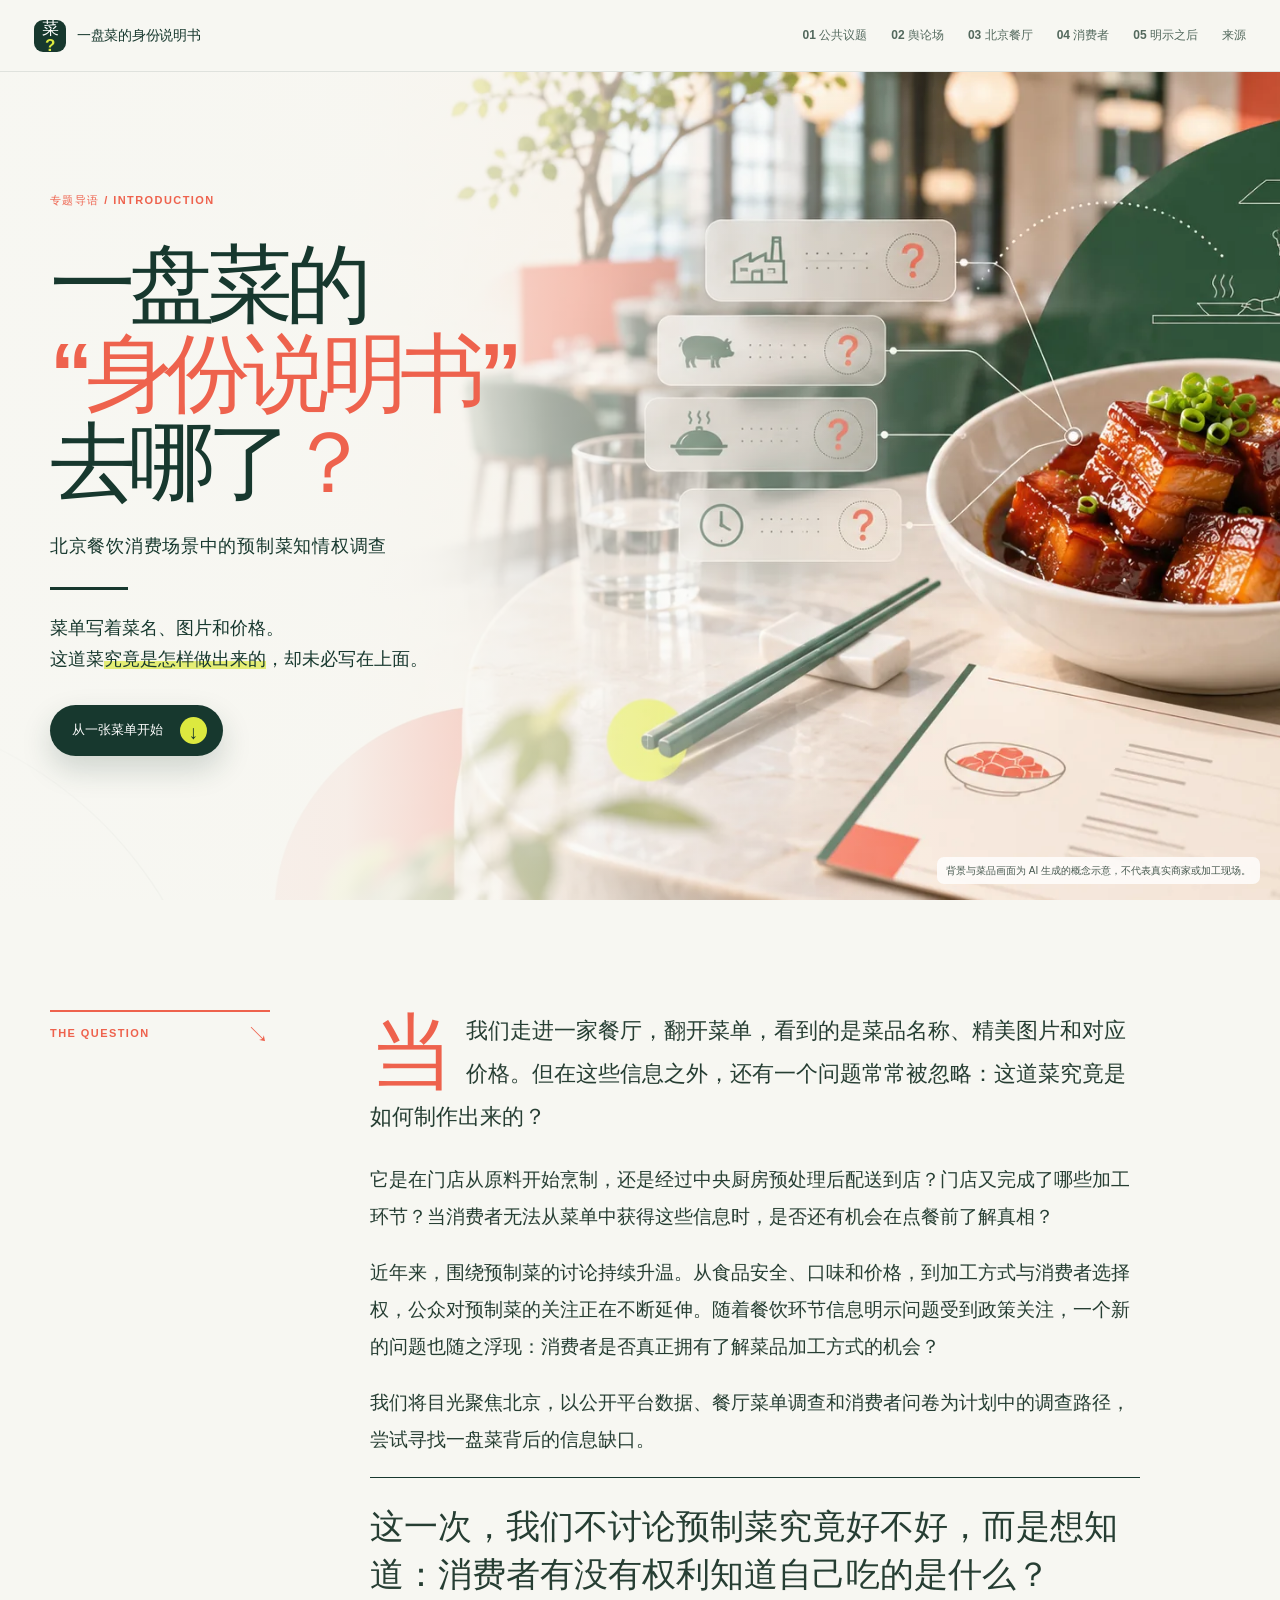
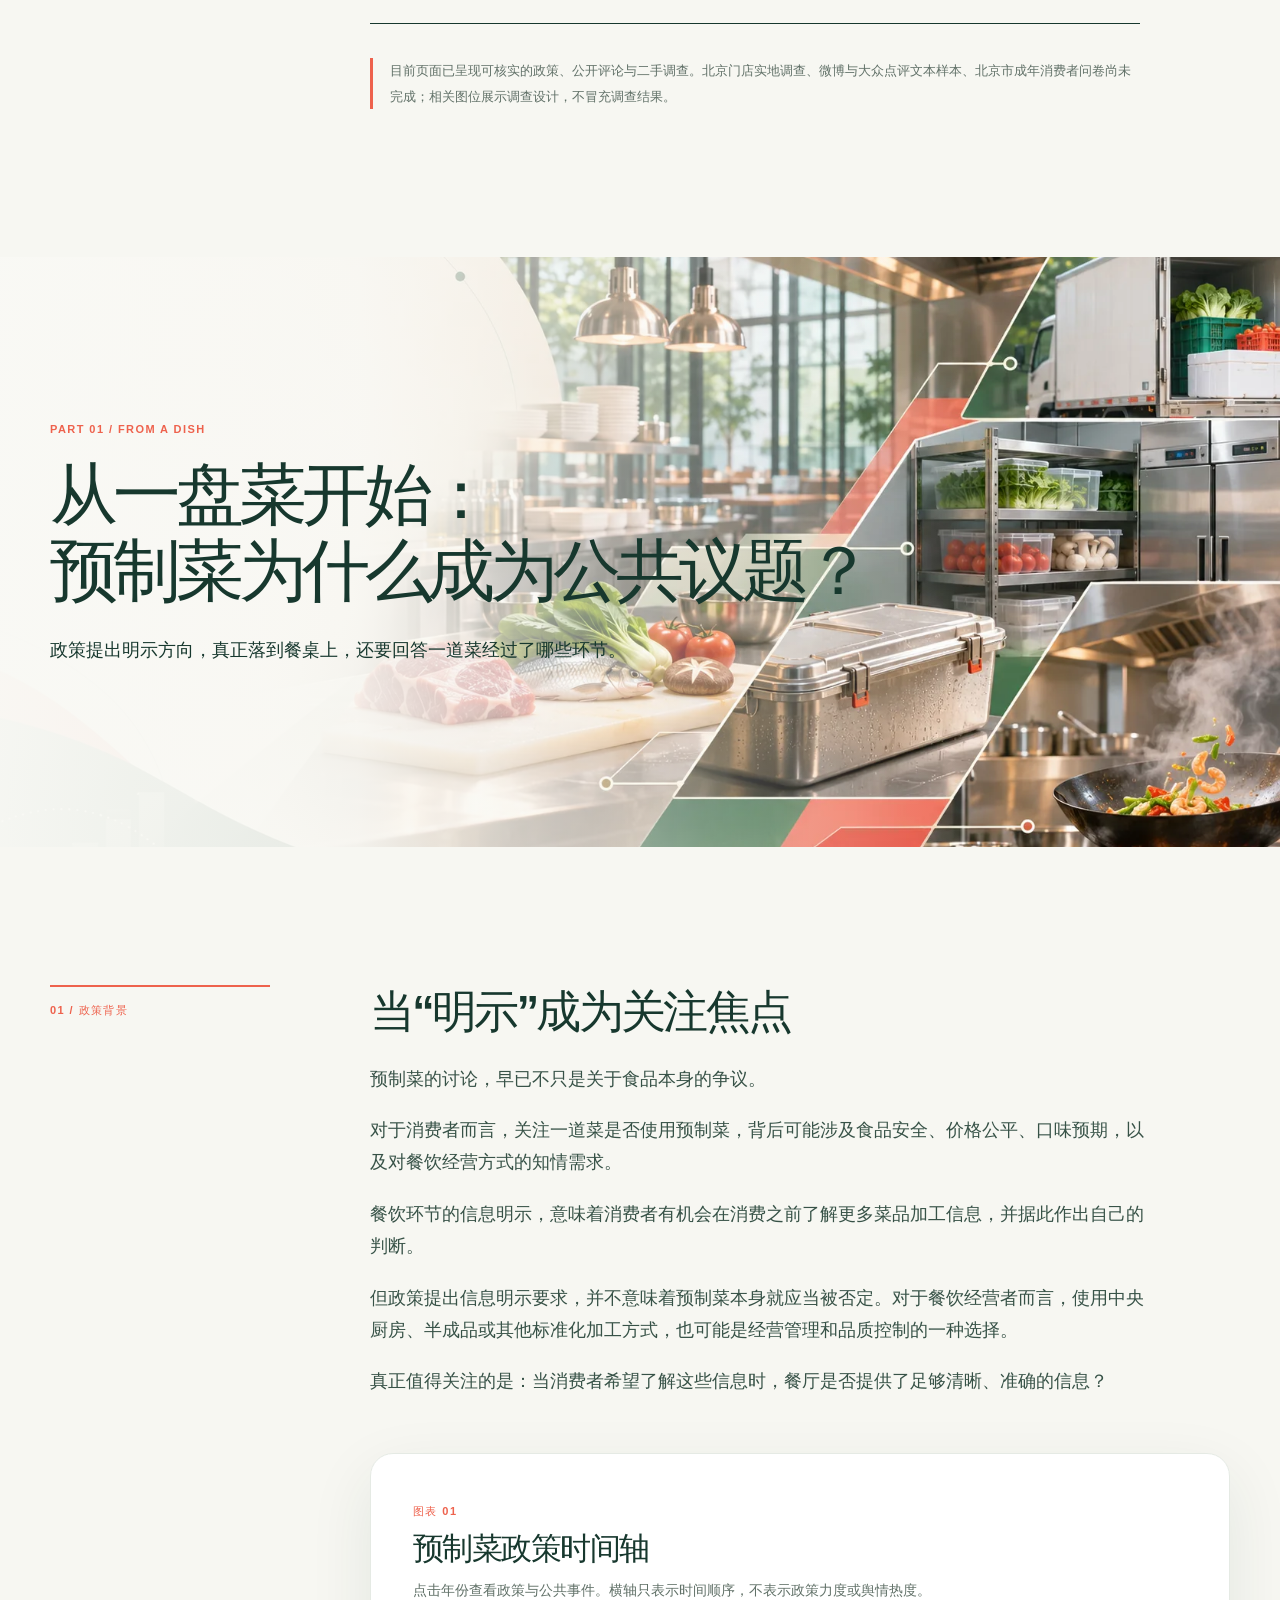
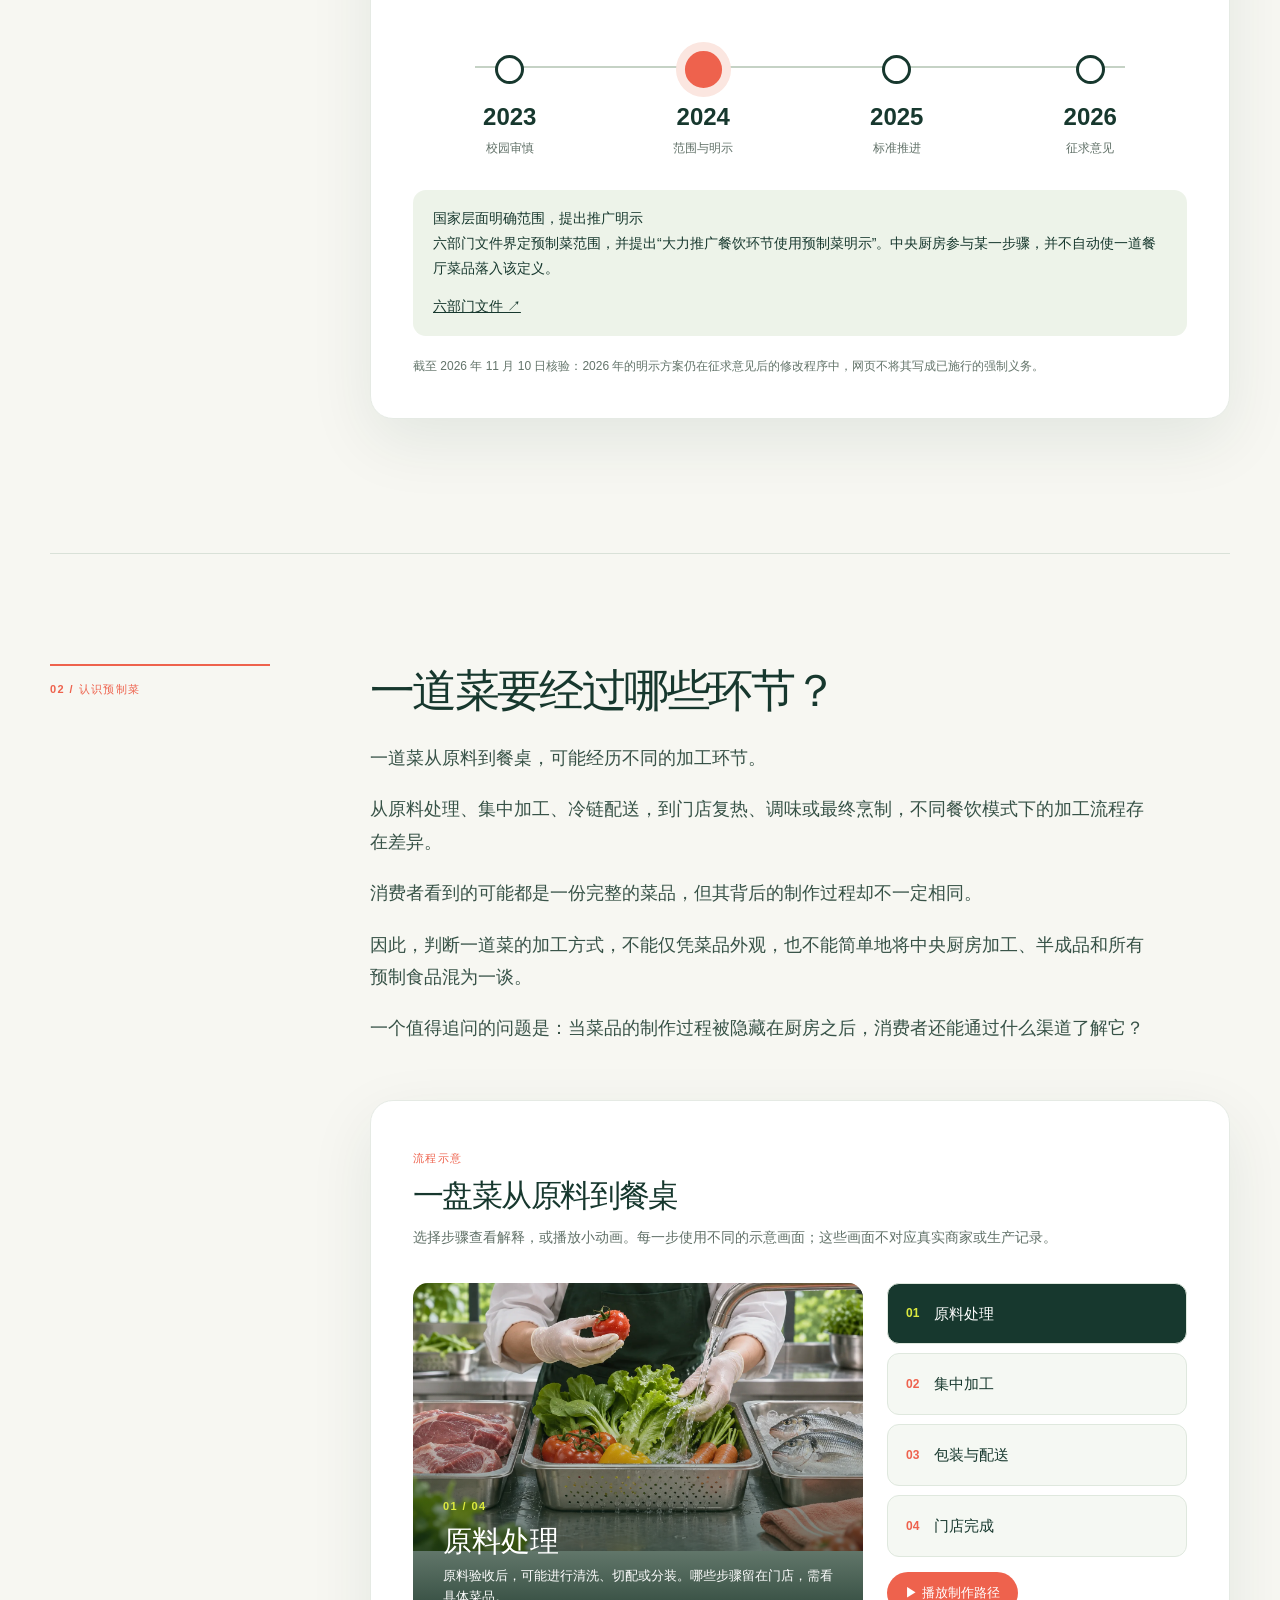
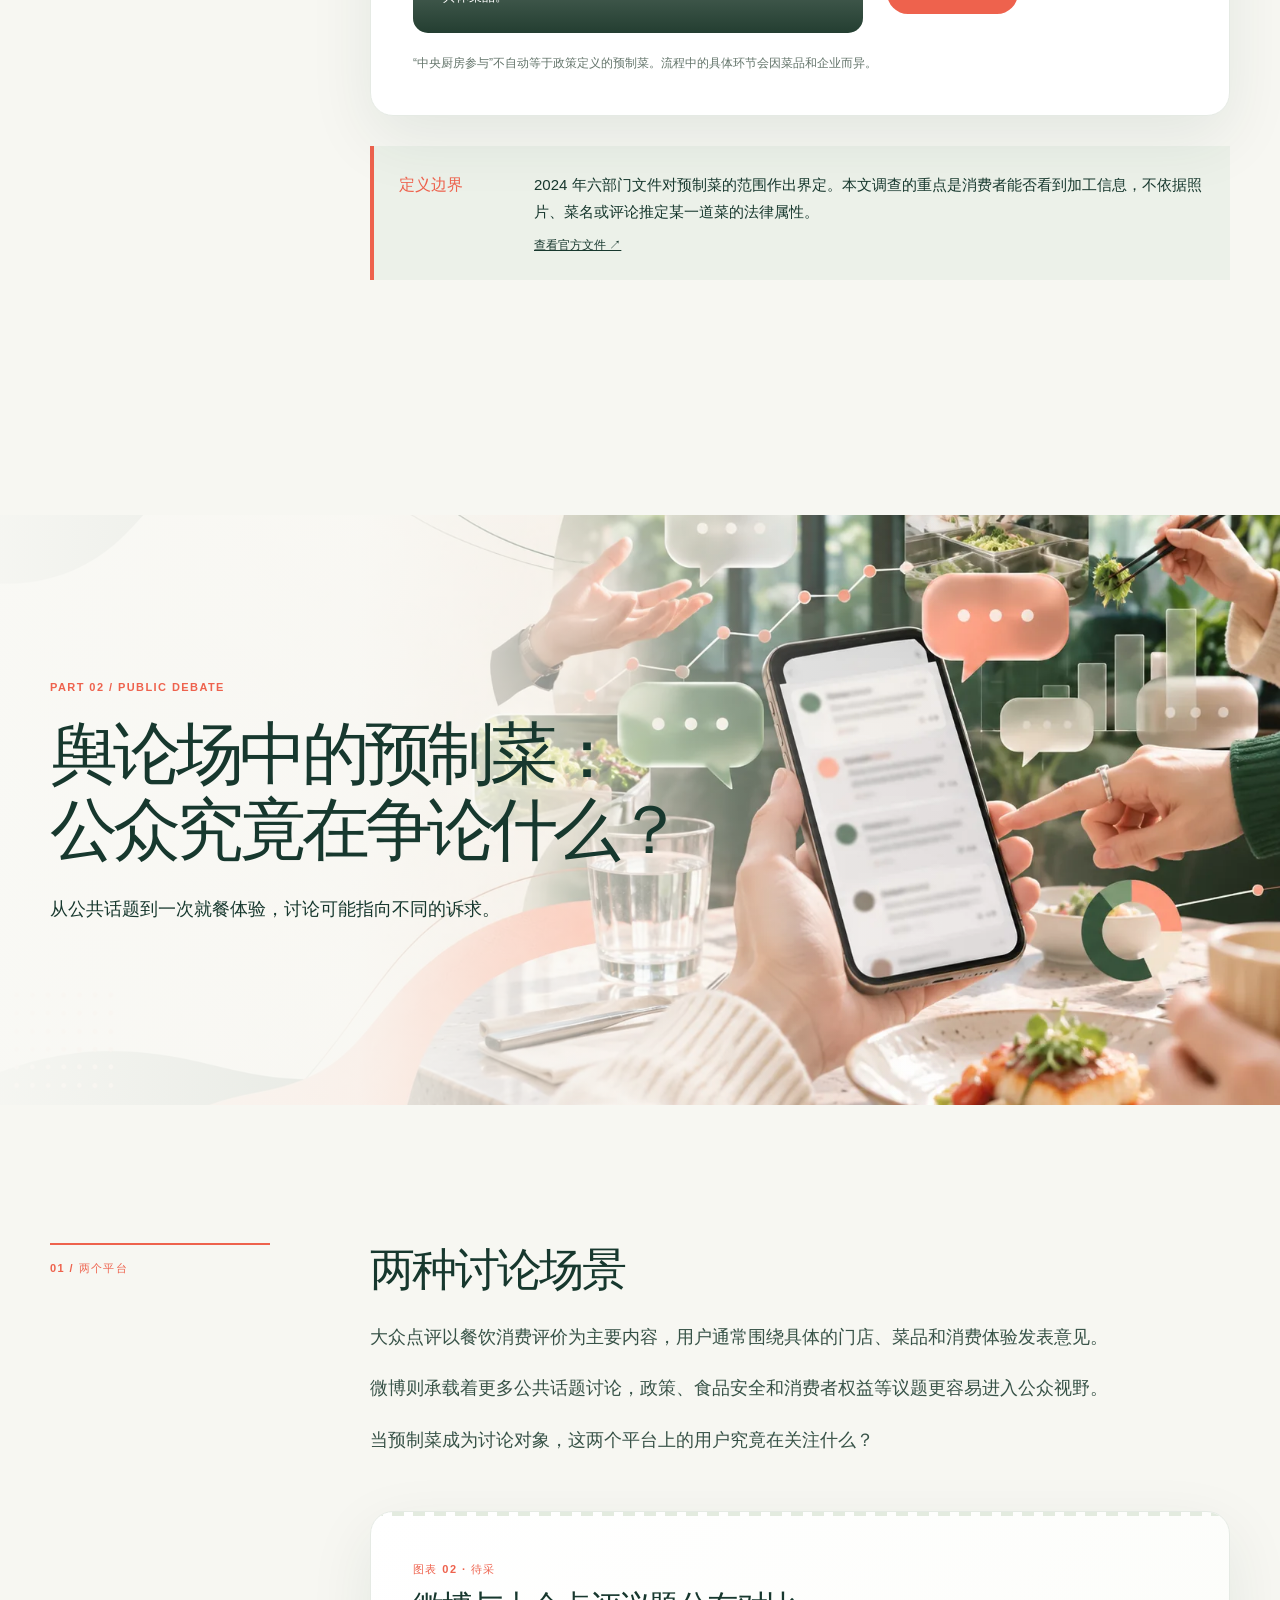
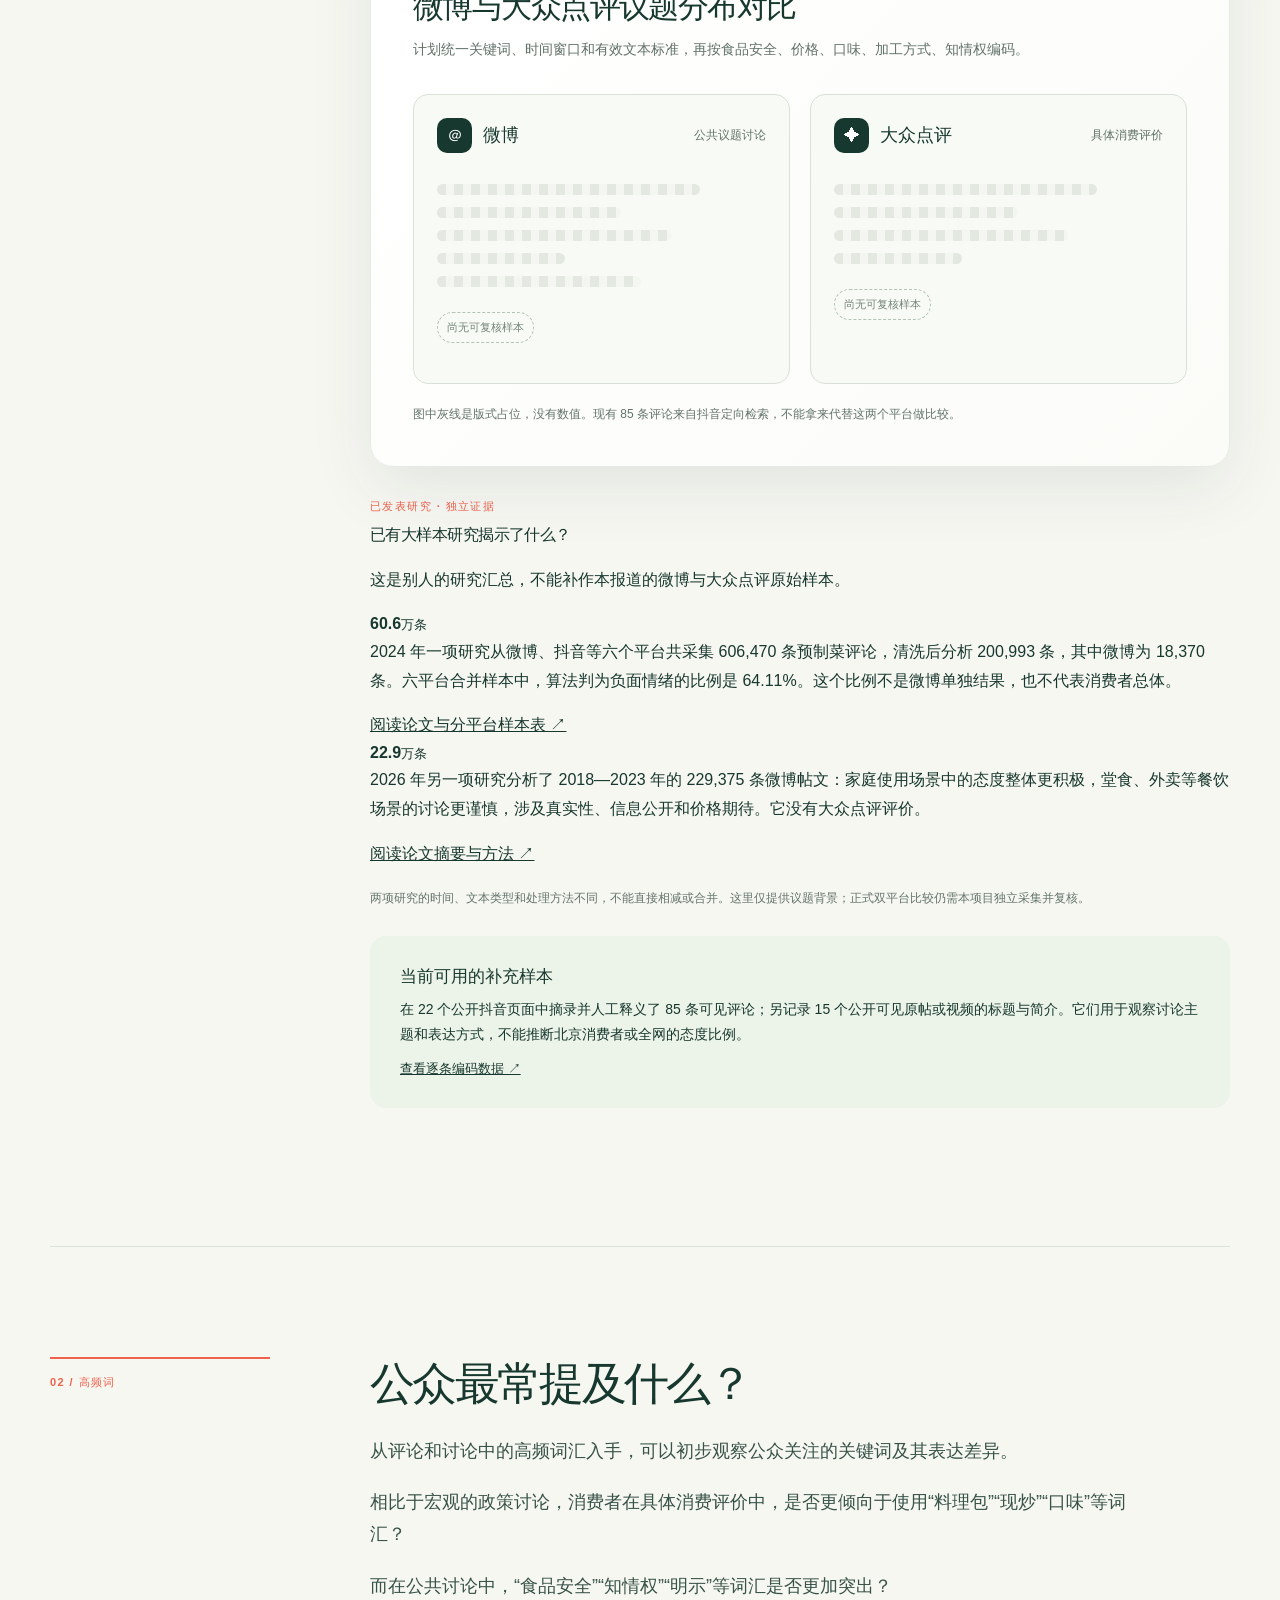
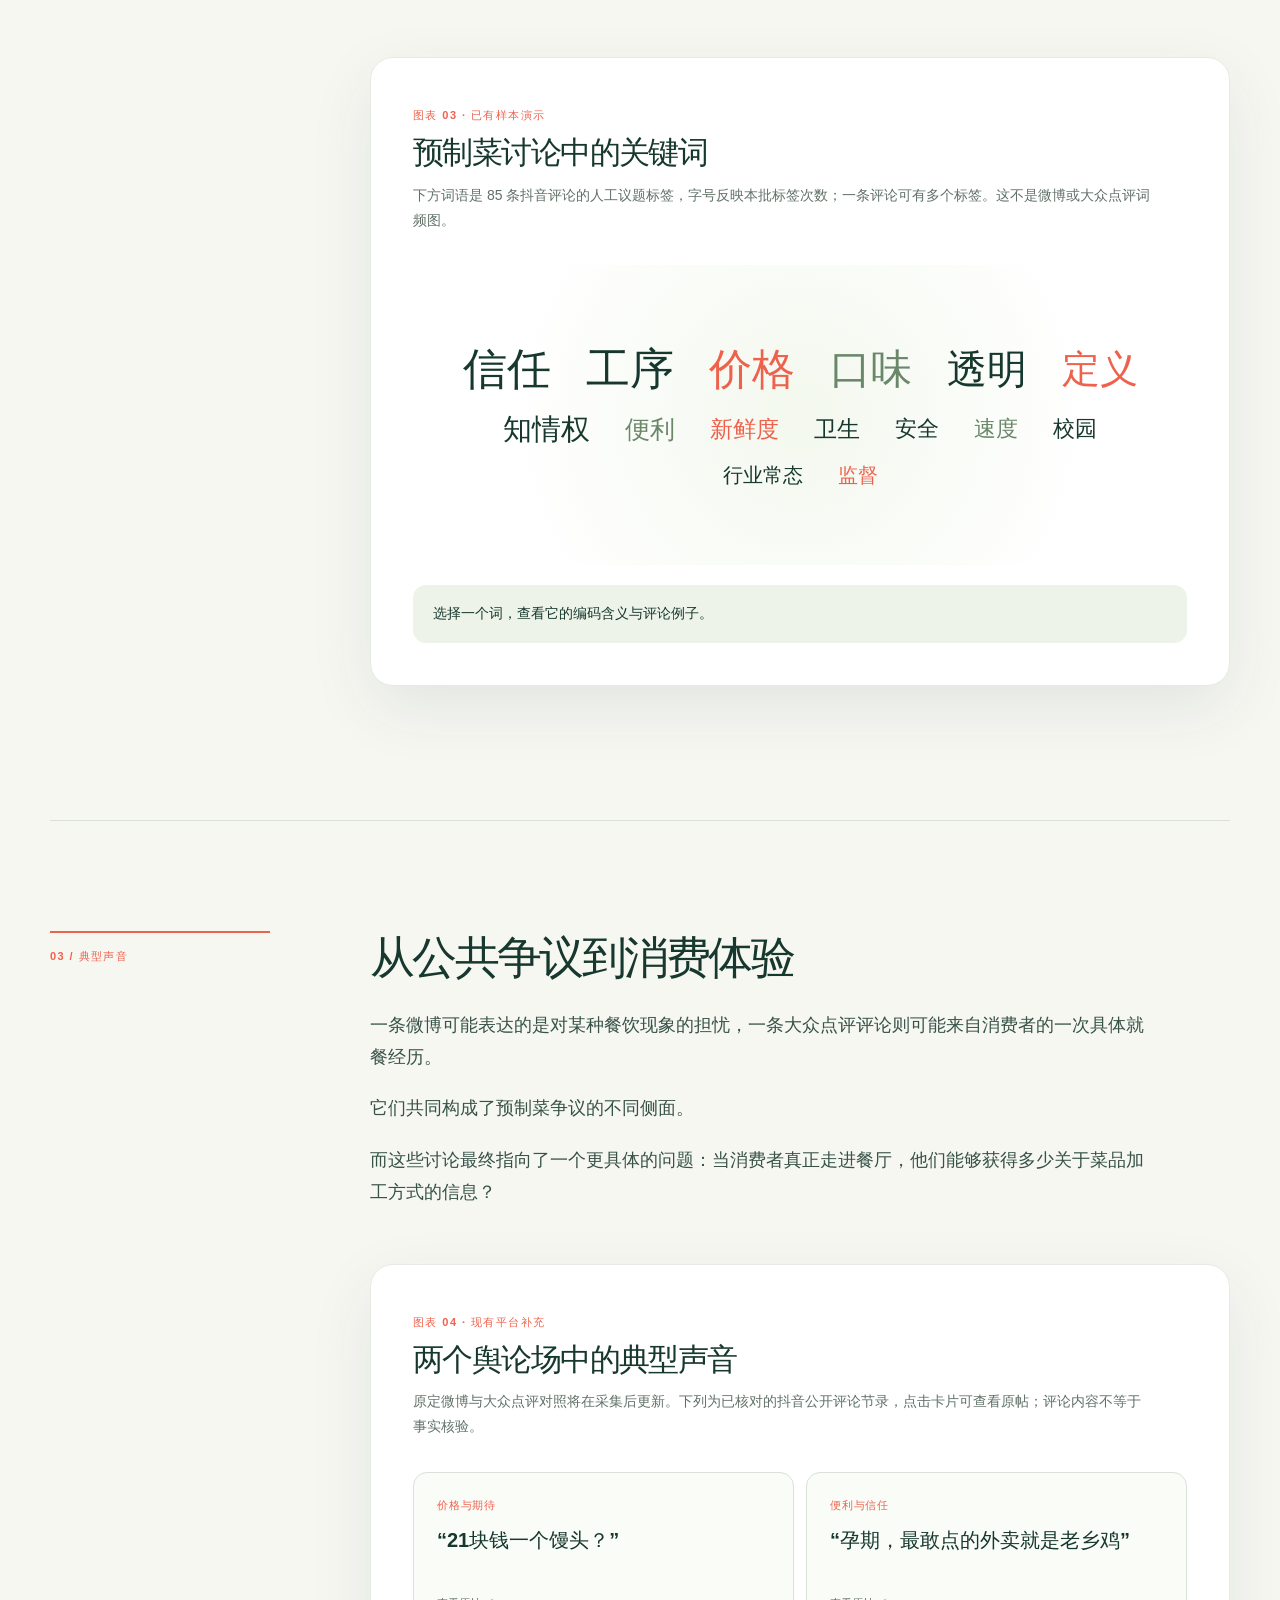
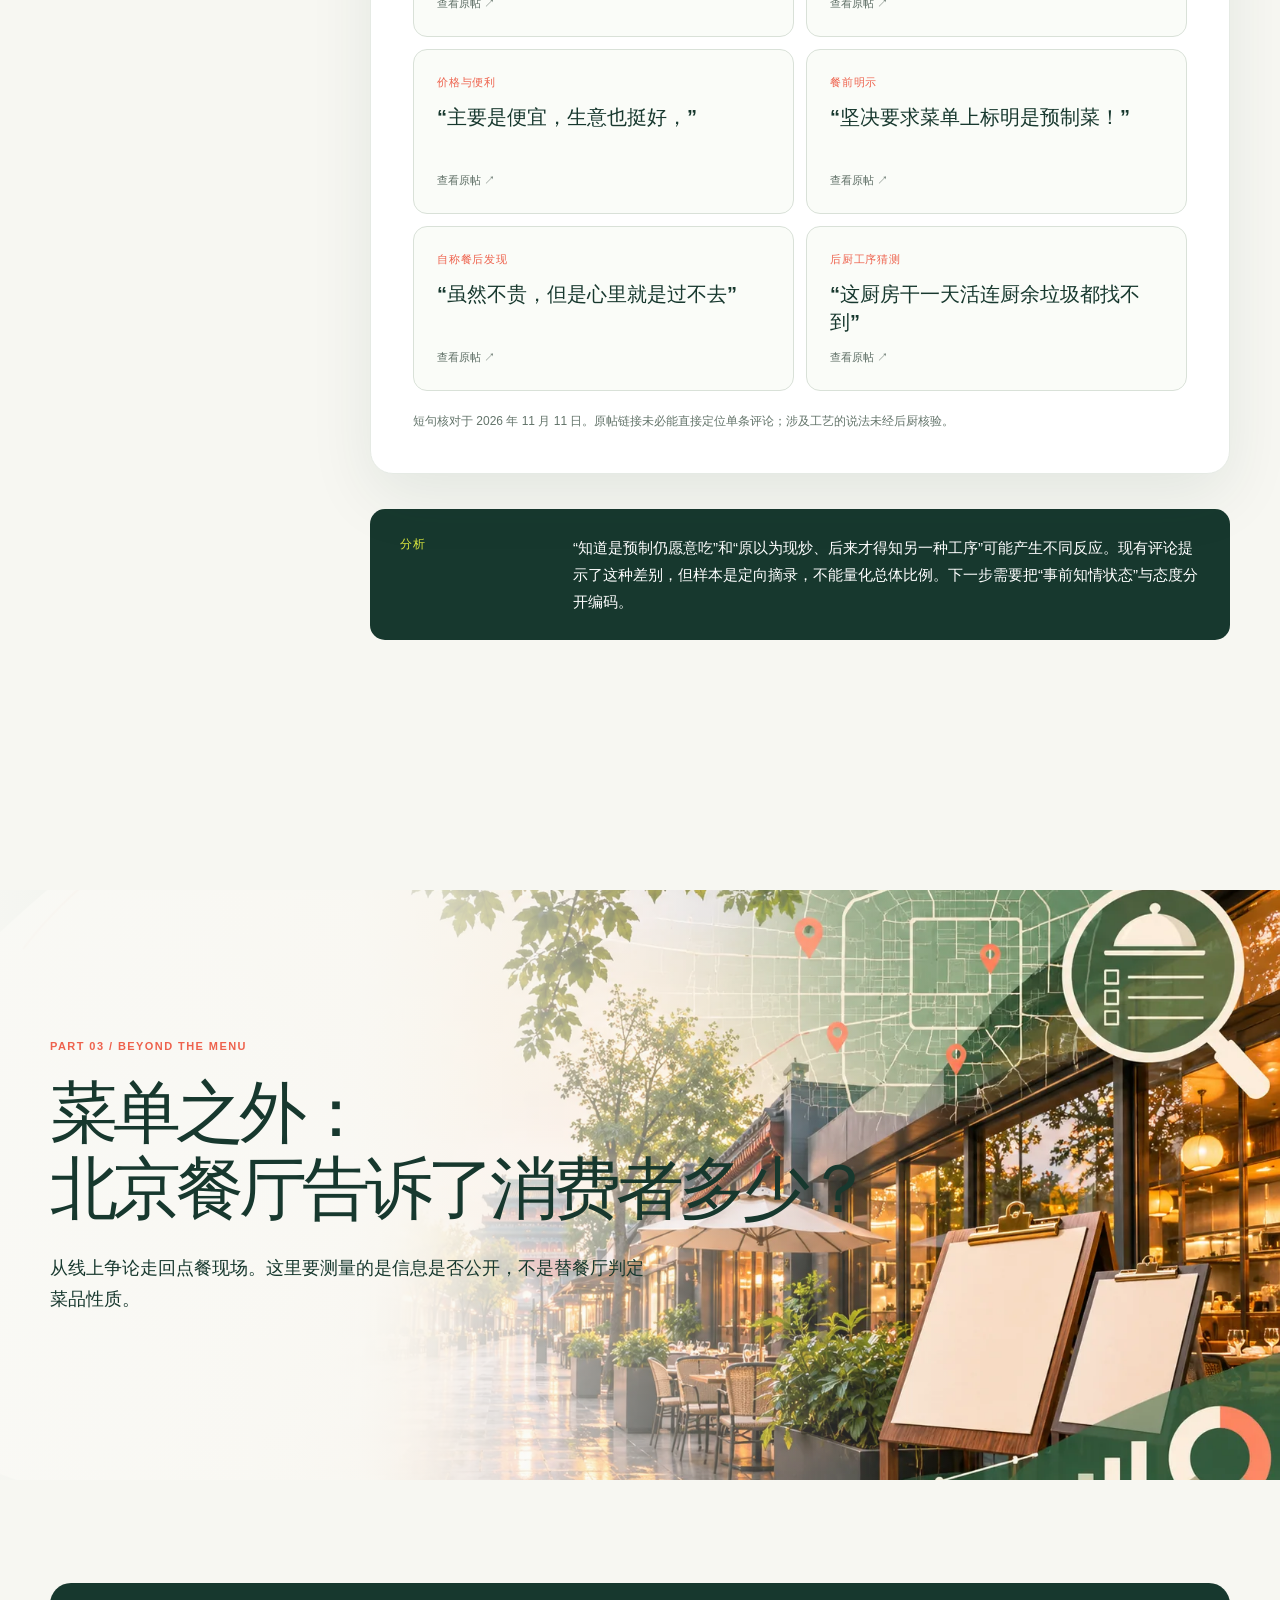
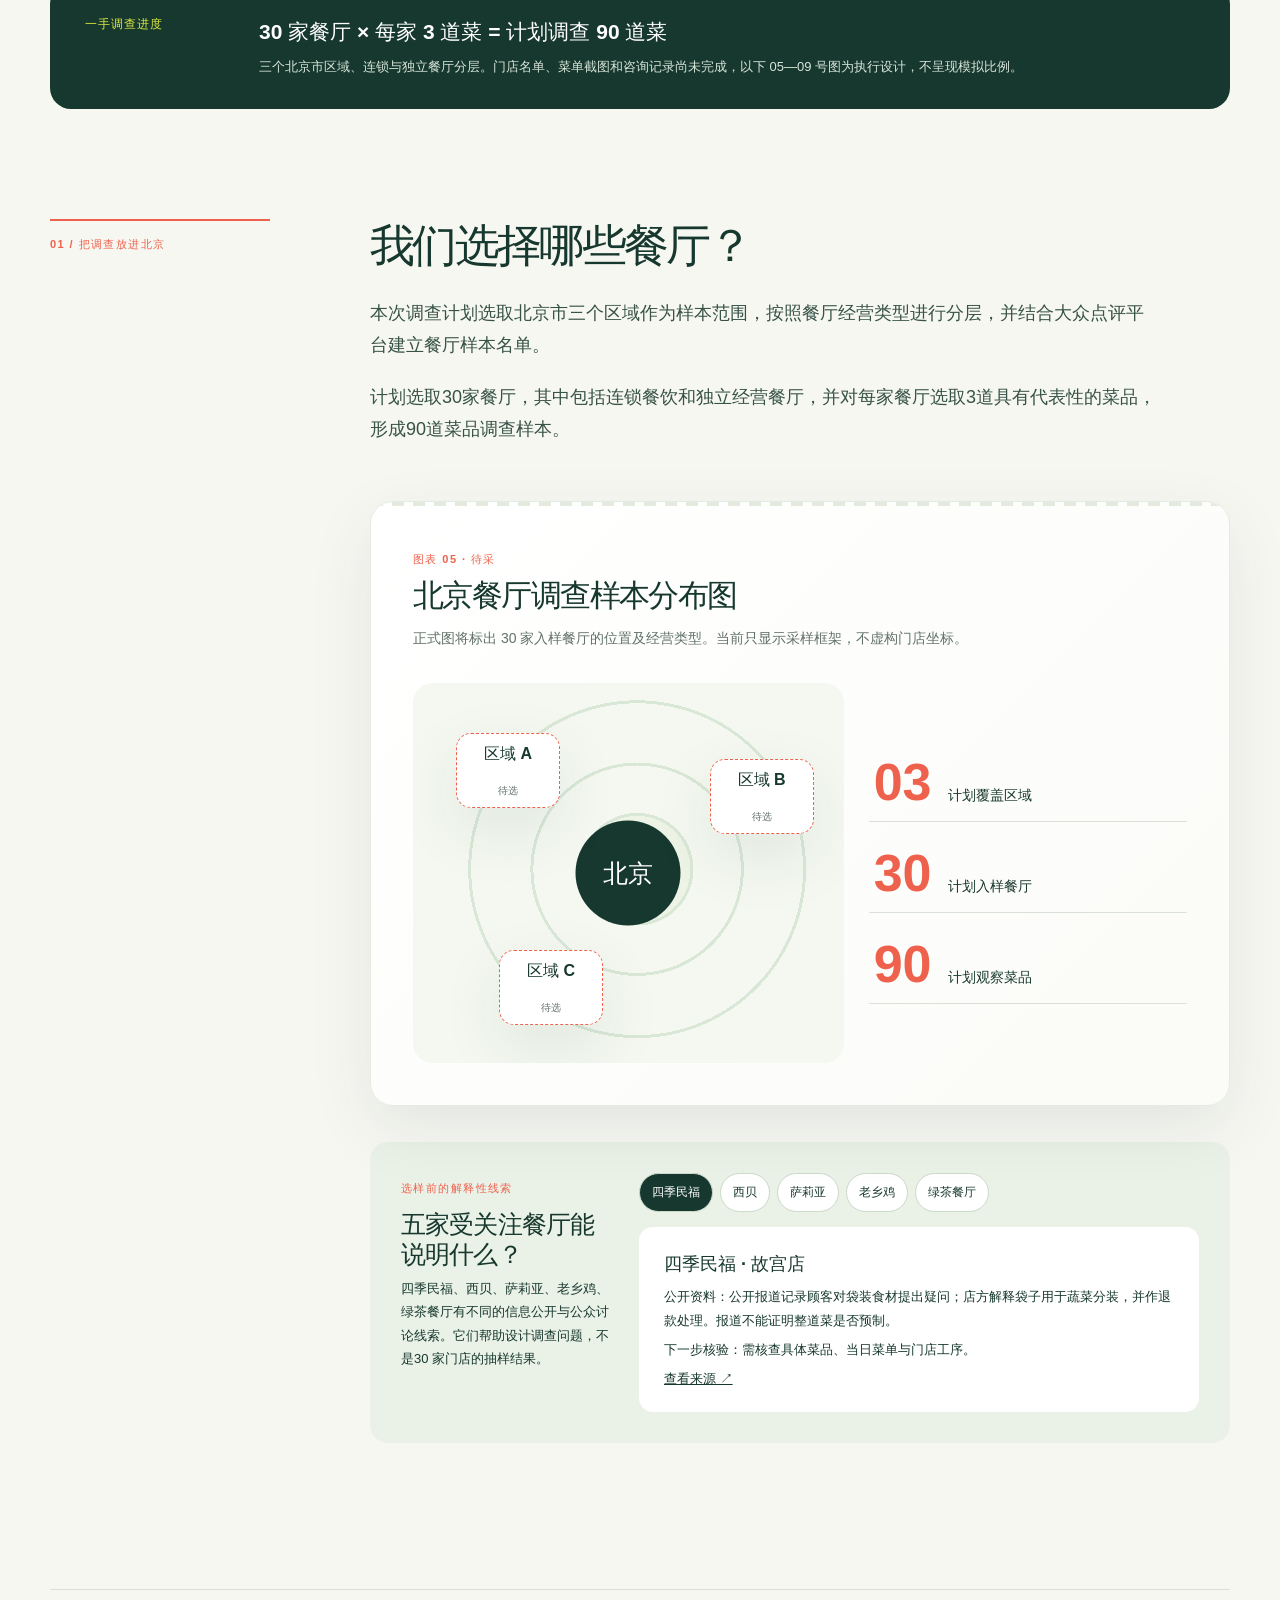
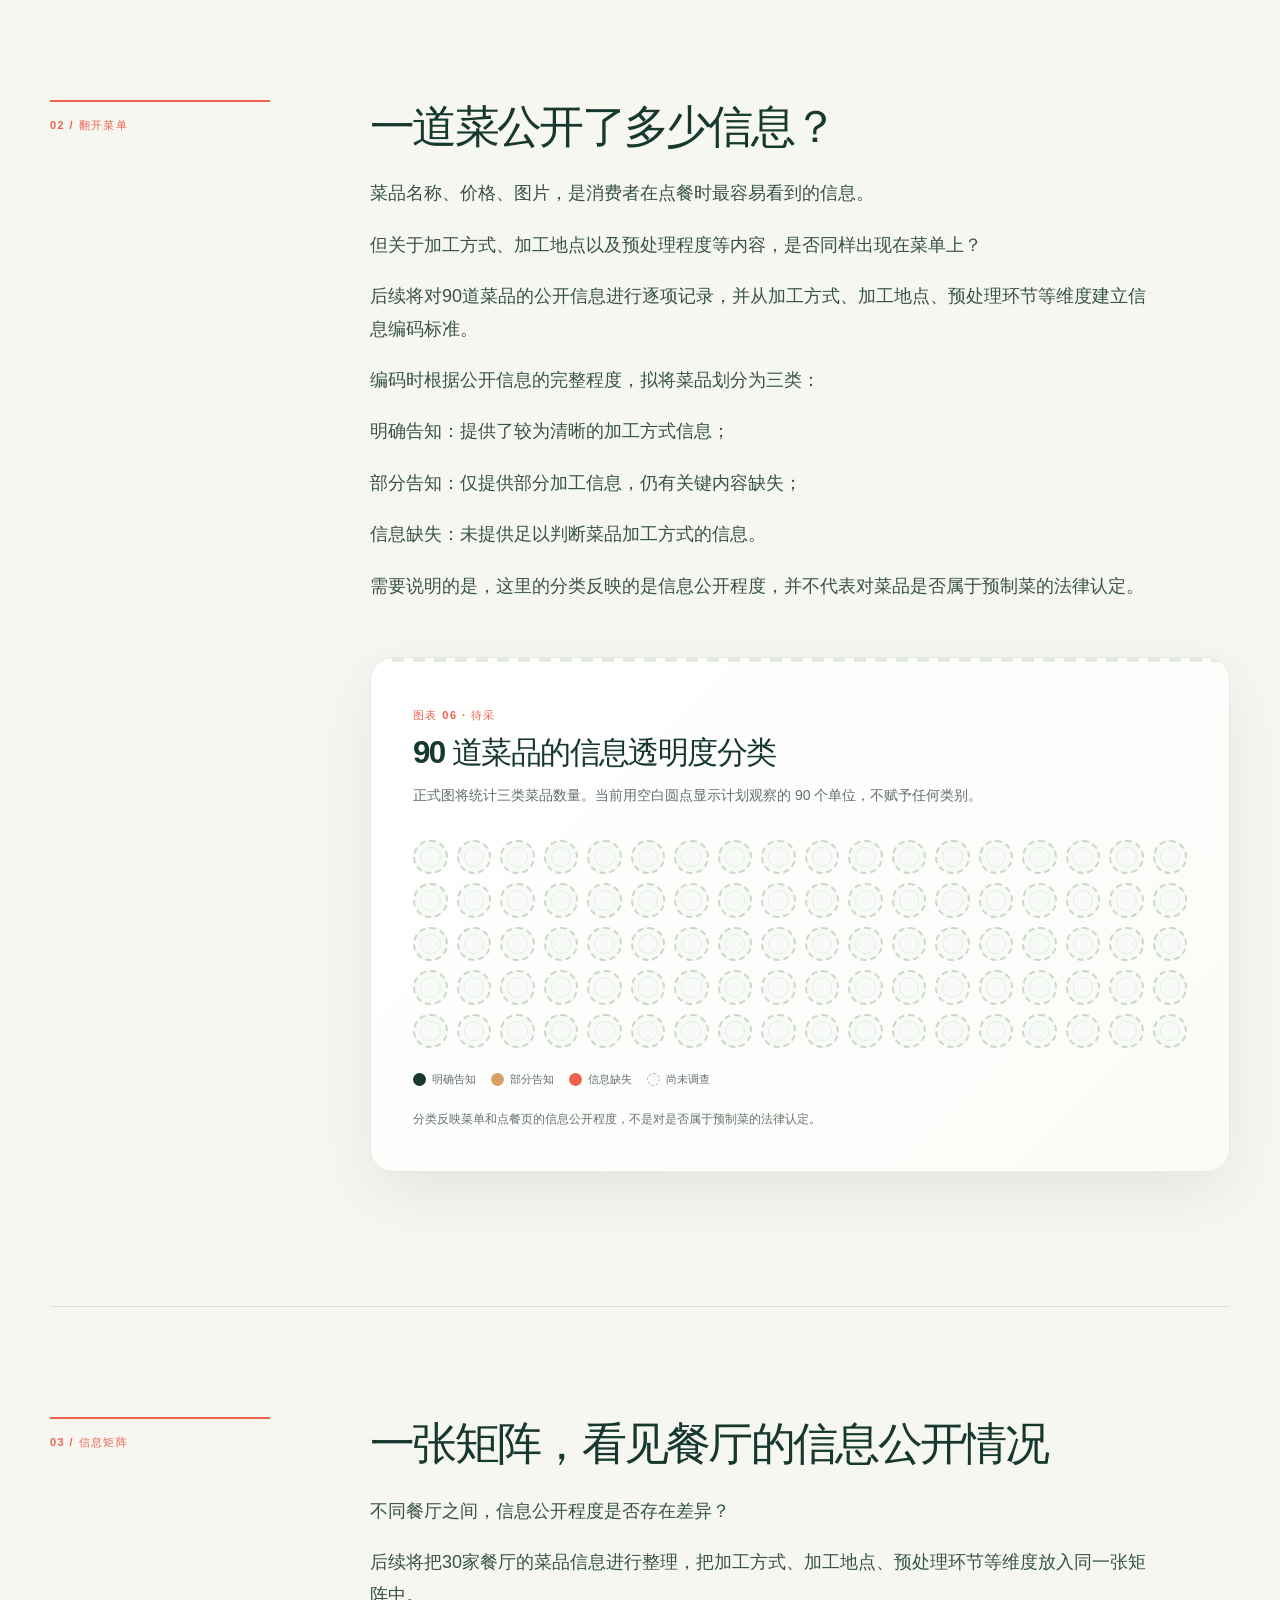
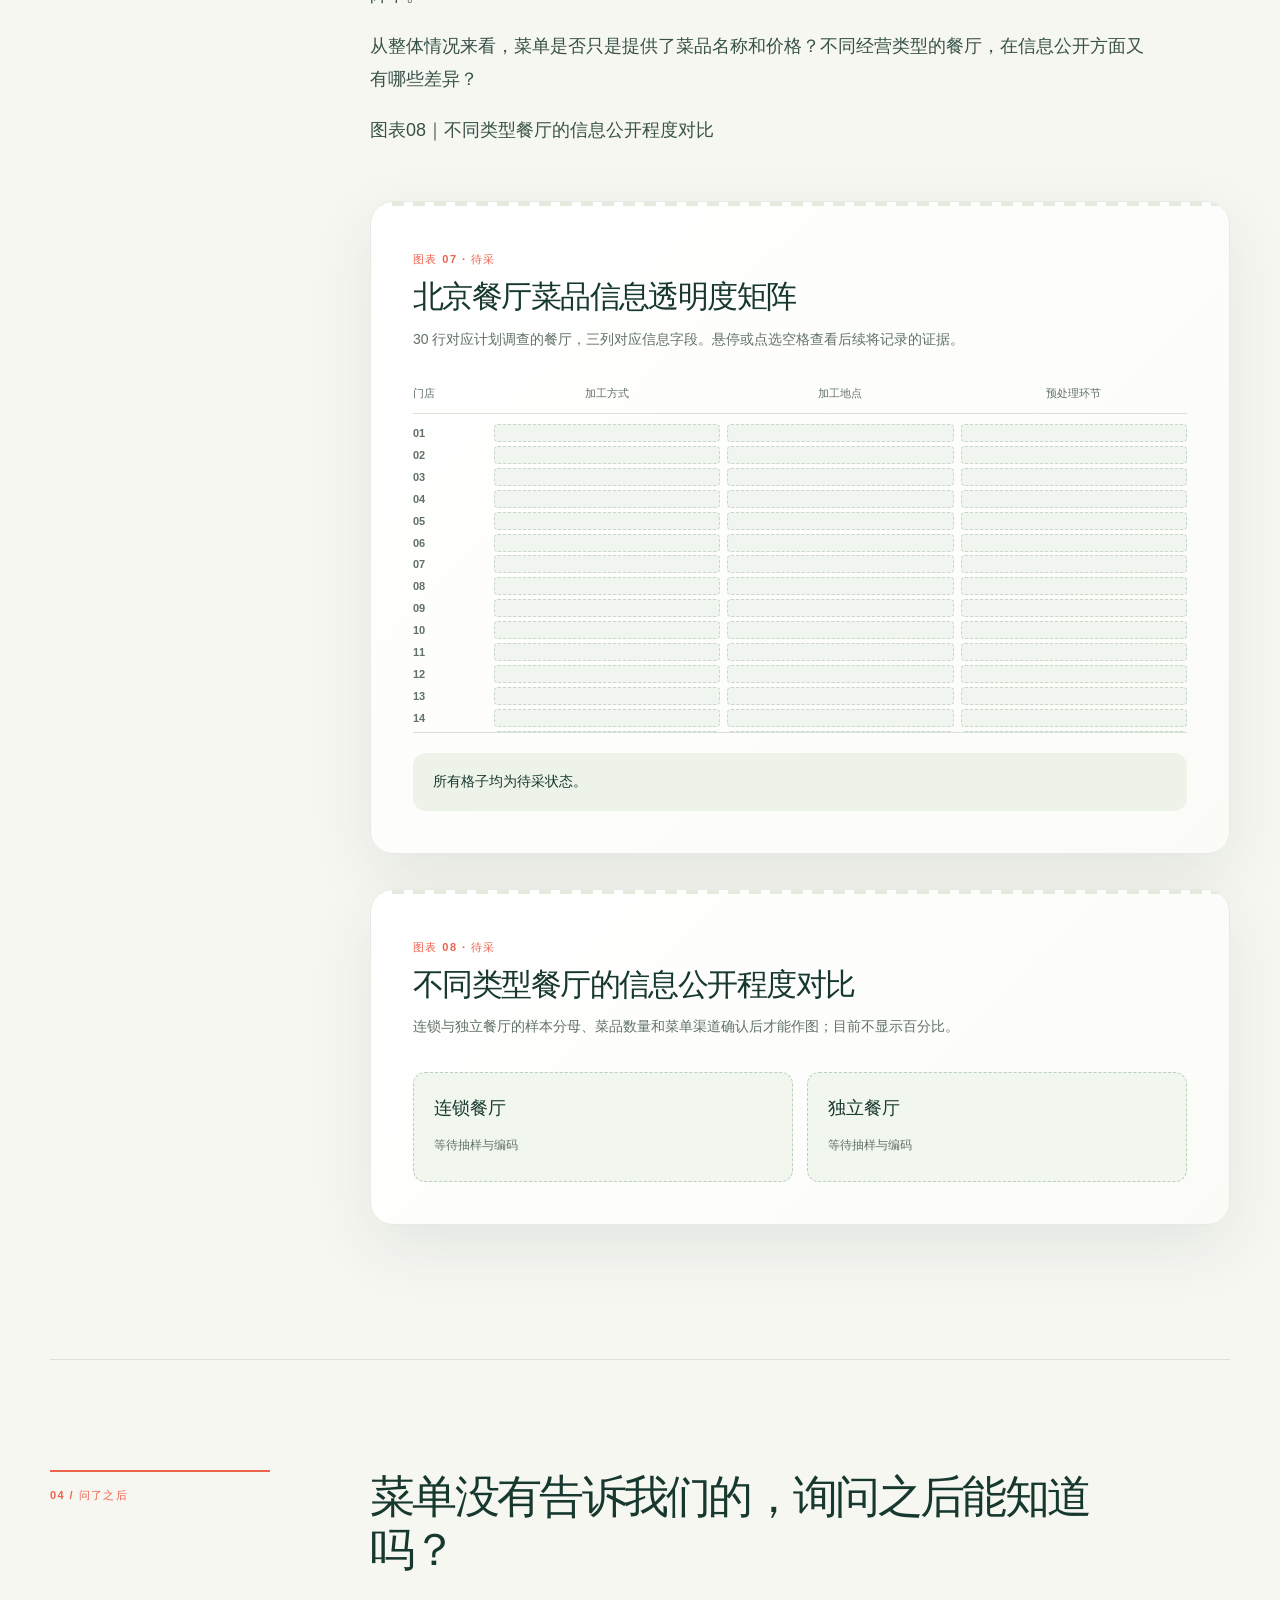
==== commit 22ca7e0b: "Refine story layout, visuals, and published evidence: index.html" ====
--- a/yuzhicai/framework_v3/index.html
+++ b/yuzhicai/framework_v3/index.html
@@ -50,7 +50,7 @@
       <div class="wrap chapter-body">
         <div class="subchapter" id="policy"><div class="side-num">01 / 政策背景</div><div class="subchapter-main"><h3>当“明示”成为关注焦点</h3><p>预制菜的讨论，早已不只是关于食品本身的争议。</p><p>对于消费者而言，关注一道菜是否使用预制菜，背后可能涉及食品安全、价格公平、口味预期，以及对餐饮经营方式的知情需求。</p><p>餐饮环节的信息明示，意味着消费者有机会在消费之前了解更多菜品加工信息，并据此作出自己的判断。</p><p>但政策提出信息明示要求，并不意味着预制菜本身就应当被否定。对于餐饮经营者而言，使用中央厨房、半成品或其他标准化加工方式，也可能是经营管理和品质控制的一种选择。</p><p>真正值得关注的是：当消费者希望了解这些信息时，餐厅是否提供了足够清晰、准确的信息？</p><figure class="data-card timeline-card" id="fig01"><figcaption><span class="fig-no">图表 01</span><h4>预制菜政策时间轴</h4><p>点击年份查看政策与公共事件。横轴只表示时间顺序，不表示政策力度或舆情热度。</p></figcaption><div class="timeline" id="policy-timeline"><button data-year="2023" aria-pressed="false"><b>2023</b><small>校园审慎</small></button><button data-year="2024" aria-pressed="true"><b>2024</b><small>范围与明示</small></button><button data-year="2025" aria-pressed="false"><b>2025</b><small>标准推进</small></button><button data-year="2026" aria-pressed="false"><b>2026</b><small>征求意见</small></button></div><div class="chart-detail" id="policy-detail" aria-live="polite"></div><p class="source-note">截至 2026 年 11 月 10 日核验：2026 年的明示方案仍在征求意见后的修改程序中，网页不将其写成已施行的强制义务。</p></figure>
         </div></div>
-        <div class="subchapter" id="process"><div class="side-num">02 / 认识预制菜</div><div class="subchapter-main"><h3>一道菜要经过哪些环节？</h3><p>一道菜从原料到餐桌，可能经历不同的加工环节。</p><p>从原料处理、集中加工、冷链配送，到门店复热、调味或最终烹制，不同餐饮模式下的加工流程存在差异。</p><p>消费者看到的可能都是一份完整的菜品，但其背后的制作过程却不一定相同。</p><p>因此，判断一道菜的加工方式，不能仅凭菜品外观，也不能简单地将中央厨房加工、半成品和所有预制食品混为一谈。</p><p>一个值得追问的问题是：当菜品的制作过程被隐藏在厨房之后，消费者还能通过什么渠道了解它？</p><figure class="data-card process-card" id="fig-process"><figcaption><span class="fig-no">流程示意</span><h4>一盘菜从原料到餐桌</h4><p>选择步骤查看解释，或播放小动画。示意流程不对应任何具体商家、菜品或生产记录。</p></figcaption><div class="process-grid"><div class="process-visual"><div class="process-image" aria-hidden="true"></div><div class="process-overlay"><span id="process-count">01 / 04</span><strong id="process-title">原料处理</strong><p id="process-copy"></p></div></div><div class="process-controls"><div class="process-steps" id="process-steps"></div><button class="play-button" id="process-play" type="button" aria-pressed="false">▶ 播放制作路径</button></div></div><p class="source-note">“中央厨房参与”不自动等于政策定义的预制菜。流程中的具体环节会因菜品和企业而异。</p></figure>
+        <div class="subchapter" id="process"><div class="side-num">02 / 认识预制菜</div><div class="subchapter-main"><h3>一道菜要经过哪些环节？</h3><p>一道菜从原料到餐桌，可能经历不同的加工环节。</p><p>从原料处理、集中加工、冷链配送，到门店复热、调味或最终烹制，不同餐饮模式下的加工流程存在差异。</p><p>消费者看到的可能都是一份完整的菜品，但其背后的制作过程却不一定相同。</p><p>因此，判断一道菜的加工方式，不能仅凭菜品外观，也不能简单地将中央厨房加工、半成品和所有预制食品混为一谈。</p><p>一个值得追问的问题是：当菜品的制作过程被隐藏在厨房之后，消费者还能通过什么渠道了解它？</p><figure class="data-card process-card" id="fig-process"><figcaption><span class="fig-no">流程示意</span><h4>一盘菜从原料到餐桌</h4><p>选择步骤查看解释，或播放小动画。每一步使用不同的示意画面；这些画面不对应真实商家或生产记录。</p></figcaption><div class="process-grid"><div class="process-visual"><img class="process-image" id="process-stage-image" src="assets/stage-raw.svg" alt="示意画面：原料在厨房被验收、清洗和分拣"><div class="process-overlay"><span id="process-count">01 / 04</span><strong id="process-title">原料处理</strong><p id="process-copy"></p></div></div><div class="process-controls"><div class="process-steps" id="process-steps"></div><button class="play-button" id="process-play" type="button" aria-pressed="false">▶ 播放制作路径</button></div></div><p class="source-note">“中央厨房参与”不自动等于政策定义的预制菜。流程中的具体环节会因菜品和企业而异。</p></figure>
           <div class="boundary-callout"><span>定义边界</span><p>2024 年六部门文件对预制菜的范围作出界定。本文调查的重点是<strong>消费者能否看到加工信息</strong>，不依据照片、菜名或评论推定某一道菜的法律属性。</p><a href="https://www.samr.gov.cn/zw/zfxxgk/fdzdgknr/spscs/art/2024/art_e1ba9385be204186adc0f2cfef717693.html" target="_blank" rel="noopener">查看官方文件 ↗</a></div>
         </div></div>
       </div>
@@ -60,6 +60,7 @@
       <div class="chapter-hero discourse-bg"><div class="chapter-hero-overlay"></div><div class="wrap chapter-text"><p class="eyebrow">PART 02 / PUBLIC DEBATE</p><h2 id="part2-title">舆论场中的预制菜：<br>公众究竟在争论什么？</h2><p>从公共话题到一次就餐体验，讨论可能指向不同的诉求。</p></div></div>
       <div class="wrap chapter-body">
         <div class="subchapter" id="platforms"><div class="side-num">01 / 两个平台</div><div class="subchapter-main"><h3>两种讨论场景</h3><p>大众点评以餐饮消费评价为主要内容，用户通常围绕具体的门店、菜品和消费体验发表意见。</p><p>微博则承载着更多公共话题讨论，政策、食品安全和消费者权益等议题更容易进入公众视野。</p><p>当预制菜成为讨论对象，这两个平台上的用户究竟在关注什么？</p><figure class="data-card pending-card" id="fig02"><figcaption><span class="fig-no">图表 02 · 待采</span><h4>微博与大众点评议题分布对比</h4><p>计划统一关键词、时间窗口和有效文本标准，再按食品安全、价格、口味、加工方式、知情权编码。</p></figcaption><div class="platform-grid"><div class="platform-ghost"><div class="platform-top"><span class="platform-icon">＠</span><b>微博</b><small>公共议题讨论</small></div><div class="ghost-bars"><i></i><i></i><i></i><i></i><i></i></div><span class="pending-badge">尚无可复核样本</span></div><div class="platform-ghost"><div class="platform-top"><span class="platform-icon">✦</span><b>大众点评</b><small>具体消费评价</small></div><div class="ghost-bars"><i></i><i></i><i></i><i></i></div><span class="pending-badge">尚无可复核样本</span></div></div><p class="source-note">图中灰线是版式占位，没有数值。现有 85 条评论来自抖音定向检索，不能拿来代替这两个平台做比较。</p></figure>
+          <aside class="large-study" aria-label="已发表的大样本社交媒体研究"><div class="large-study-heading"><span class="fig-no">已发表研究 · 独立证据</span><h4>已有大样本研究揭示了什么？</h4><p>这是别人的研究汇总，不能补作本报道的微博与大众点评原始样本。</p></div><div class="large-study-grid"><div><strong>60.6<small>万条</small></strong><p>2024 年一项研究从微博、抖音等六个平台共采集 606,470 条预制菜评论，清洗后分析 200,993 条，其中微博为 18,370 条。六平台合并样本中，算法判为负面情绪的比例是 64.11%。<em>这个比例不是微博单独结果，也不代表消费者总体。</em></p><a href="https://www.frontiersin.org/journals/public-health/articles/10.3389/fpubh.2024.1424690/full" target="_blank" rel="noopener">阅读论文与分平台样本表 ↗</a></div><div><strong>22.9<small>万条</small></strong><p>2026 年另一项研究分析了 2018—2023 年的 229,375 条微博帖文：家庭使用场景中的态度整体更积极，堂食、外卖等餐饮场景的讨论更谨慎，涉及真实性、信息公开和价格期待。<em>它没有大众点评评价。</em></p><a href="https://www.sciencedirect.com/science/article/pii/S1878450X26000107" target="_blank" rel="noopener">阅读论文摘要与方法 ↗</a></div></div><p class="source-note">两项研究的时间、文本类型和处理方法不同，不能直接相减或合并。这里仅提供议题背景；正式双平台比较仍需本项目独立采集并复核。</p></aside>
           <div class="supplement"><strong>当前可用的补充样本</strong><p>在 22 个公开抖音页面中摘录并人工释义了 85 条可见评论；另记录 15 个公开可见原帖或视频的标题与简介。它们用于观察讨论主题和表达方式，不能推断北京消费者或全网的态度比例。</p><a href="%E8%88%86%E8%AE%BA%E6%95%B0%E6%8D%AE_%E7%AC%AC%E4%BA%8C%E9%98%B6%E6%AE%B5/%E5%85%AC%E4%BC%97%E8%AF%84%E8%AE%BA_%E4%BA%BA%E5%B7%A5%E7%BC%96%E7%A0%81%E6%A0%B7%E6%9C%AC.json">查看逐条编码数据 ↗</a></div>
         </div></div>
         <div class="subchapter" id="keywords"><div class="side-num">02 / 高频词</div><div class="subchapter-main"><h3>公众最常提及什么？</h3><p>从评论和讨论中的高频词汇入手，可以初步观察公众关注的关键词及其表达差异。</p><p>相比于宏观的政策讨论，消费者在具体消费评价中，是否更倾向于使用“料理包”“现炒”“口味”等词汇？</p><p>而在公共讨论中，“食品安全”“知情权”“明示”等词汇是否更加突出？</p><figure class="data-card keyword-card" id="fig03"><figcaption><span class="fig-no">图表 03 · 已有样本演示</span><h4>预制菜讨论中的关键词</h4><p>下方词语是 85 条抖音评论的人工议题标签，字号反映本批标签次数；一条评论可有多个标签。这不是微博或大众点评词频图。</p></figcaption><div class="tag-cloud" id="tag-cloud" role="group" aria-label="评论议题标签词云"></div><div class="chart-detail" id="tag-detail" aria-live="polite">选择一个词，查看它的编码含义与评论例子。</div></figure>
@@ -112,13 +113,13 @@
       </div>
     </section>
 
-    <section class="epilogue" id="ending" aria-labelledby="ending-title"><div class="wrap"><div class="ending-intro"><p class="eyebrow">尾声 / THE CHOICE</p><h2 id="ending-title">如果告诉你加工方式，<br>你还会点这道菜吗？</h2><p>请想象自己坐在餐厅里。下面三份红烧肉价格相同，图片相同，菜单说明却不一样。点击一张卡，再看自己的选择是否改变。</p></div><div class="choice-cards" id="choice-cards"><button type="button" data-choice="A" aria-pressed="false"><img src="assets/hongshaorou-photo.svg" alt="示意图片：一盘红烧肉"><span>A · 加工方式未说明</span><strong>招牌红烧肉</strong><p>菜单只写菜名与口味。</p><b>¥ 38</b></button><button type="button" data-choice="B" aria-pressed="false"><img src="assets/hongshaorou-photo.svg" alt="示意图片：一盘红烧肉"><span>B · 说明中央厨房参与</span><strong>招牌红烧肉</strong><p>中央厨房预处理，门店完成最后烹制。</p><b>¥ 38</b></button><button type="button" data-choice="C" aria-pressed="false"><img src="assets/hongshaorou-photo.svg" alt="示意图片：一盘红烧肉"><span>C · 说明门店工序</span><strong>招牌红烧肉</strong><p>门店从原料开始加工制作。</p><b>¥ 38</b></button></div><div class="choice-feedback" id="choice-feedback" aria-live="polite" hidden></div><div class="second-round" id="second-round" hidden><span class="mini-label">再想一想</span><h3>如果 A 后来补充了说明</h3><p>你原本选择的 A，后来说明“中央厨房预处理，门店完成最后烹制”。你还会继续点它吗？</p><div class="second-options"><button data-second="still" aria-pressed="false">仍会点 A</button><button data-second="change" aria-pressed="false">改选其他菜</button><button data-second="ask" aria-pressed="false">还想问更多工序</button></div><p id="second-feedback" aria-live="polite"></p></div><p class="choice-note">这是虚构情境和阅读互动，不收集或保存答案，也不是调查结果。菜品图片为示意图；相同价格只为突出菜单信息差异，不表示食品安全高低。</p></div></section>
+    <section class="epilogue" id="ending" aria-labelledby="ending-title"><div class="wrap"><div class="ending-intro"><p class="eyebrow">尾声 / THE CHOICE</p><h2 id="ending-title">如果告诉你加工方式，<br>你还会点这道菜吗？</h2><p>请想象自己坐在餐厅里。三道不同的菜，菜单提供的信息也不一样。点选一道菜，再看补充加工说明后，选择是否改变。</p></div><div class="choice-cards" id="choice-cards"><button type="button" data-choice="A" aria-pressed="false"><img src="assets/dish-tomato.svg" alt="示意图片：一盘番茄炒蛋"><span>A · 加工方式未说明</span><strong>番茄炒蛋</strong><p>菜单只写菜名、图片与口味。</p><b>¥ 28</b></button><button type="button" data-choice="B" aria-pressed="false"><img src="assets/dish-noodles.svg" alt="示意图片：一碗牛肉面"><span>B · 说明中央厨房参与</span><strong>牛肉面</strong><p>中央厨房预处理牛肉与汤底，门店煮面、装碗。</p><b>¥ 36</b></button><button type="button" data-choice="C" aria-pressed="false"><img src="assets/dish-pork.svg" alt="示意图片：一盘红烧肉"><span>C · 说明门店工序</span><strong>红烧肉</strong><p>门店从原料开始加工制作。</p><b>¥ 42</b></button></div><div class="choice-feedback" id="choice-feedback" aria-live="polite" hidden></div><div class="second-round" id="second-round" hidden><span class="mini-label">再想一想</span><h3>如果 A 后来补充了说明</h3><p>你原本选择的番茄炒蛋，后来说明“中央厨房完成切配与调味，门店完成炒制”。你还会继续点它吗？</p><div class="second-options"><button data-second="still" aria-pressed="false">仍会点 A</button><button data-second="change" aria-pressed="false">改选其他菜</button><button data-second="ask" aria-pressed="false">还想问更多工序</button></div><p id="second-feedback" aria-live="polite"></p></div><p class="choice-note">这是虚构情境和阅读互动，不收集或保存答案，也不是调查结果。三道菜的品类与价格不同，因此选择变化不能归因于加工说明；图片为 AI 生成示意，不表示食品安全高低。</p></div></section>
 
     <section class="closing wrap"><p class="eyebrow">最后的问题</p><h2>你可能不排斥某种加工方式。<br>但愿意在<span>不知道</span>的情况下点餐吗？</h2><p>一道菜的价值，不只在最终上桌的味道，也在于消费者是否有机会了解它、判断它、选择它。</p></section>
 
     <section class="method wrap" id="method"><div><p class="eyebrow">调查说明</p><h2>这篇报道能证明什么？</h2></div><div class="method-grid"><div><h3>已核实的资料</h3><p>官方政策文件、公开调查、公开案例报道、85 条定向摘录的抖音评论与 15 个公开原帖线索。不同来源的样本、题目和证据能力分开呈现。</p></div><div><h3>仍需完成的一手调查</h3><p>微博与大众点评可复核文本、北京市 30 家餐厅及 90 道菜的菜单调查、标准化商家询问、北京市成年消费者问卷。本文没有把计划或模拟值写成调查发现。</p></div><div><h3>判断的边界</h3><p>菜单信息缺失不等于菜品一定为预制菜；商家答复也不等于对后厨工艺的独立核验。评论中的个人经历与指控需要另行核实。</p></div><div><h3>视觉素材</h3><p>章节背景、菜品组合及互动示意由 AI 生成或为项目示意素材，不代表真实商家、菜品生产记录或调查现场。所有统计图的来源见下方链接。</p></div></div></section>
   </main>
 
-  <footer id="sources"><div class="wrap"><div class="footer-head"><span class="eyebrow">SOURCES &amp; METHODS</span><h2>数据来源与核验入口</h2><p>先看来源，再读结论。以下来源按其用途分别列出；同一份调查的不同问题不合并计算。</p></div><div class="source-columns"><div><h3>政策文件</h3><a href="https://www.moe.gov.cn/jyb_xwfb/s5147/202309/t20230922_1082180.html" target="_blank" rel="noopener">教育部：预制菜进校园审慎态度 ↗</a><a href="https://www.samr.gov.cn/zw/zfxxgk/fdzdgknr/spscs/art/2024/art_e1ba9385be204186adc0f2cfef717693.html" target="_blank" rel="noopener">六部门：预制菜范围与明示方向 ↗</a><a href="https://www.samr.gov.cn/xw/zj/art/2025/art_ff1607d98fc94e6a8e2e9d36c543ae23.html" target="_blank" rel="noopener">国务院食安办：标准与明示进度 ↗</a><a href="https://www.samr.gov.cn/hd/zjdc/jgfk/art/2026/art_aee3b8a076f54e029398a1e720e410a3.html" target="_blank" rel="noopener">2026 年征求意见反馈 ↗</a></div><div><h3>公开调查</h3><a href="https://zspz.cbpt.cnki.net/portal/journal/portal/client/paper/bac505878e3baef7e85fc1a6b8f0fbf0" target="_blank" rel="noopener">2026 年预制菜 KAP 研究，N=574 ↗</a><a href="https://www.peopleapp.com/column/30035436573-500000488416" target="_blank" rel="noopener">江苏省消保委 2023 年微调查报道 ↗</a><a href="https://www.scribd.com/document/929100979/2024-%E8%BD%BB%E4%BA%BA%E6%80%8E%E4%B9%88%E7%9C%8B%E9%A2%84%E5%88%B6%E8%8F%9C%E8%B0%83%E6%9F%A5%E6%8A%A5%E5%91%8A" target="_blank" rel="noopener">2024 年年轻人预制菜调查，N=1767 ↗</a></div><div><h3>案例与评论</h3><a href="https://www.amap.com/ranking/beijing" target="_blank" rel="noopener">高德北京美食榜公开页 ↗</a><a href="https://m.jiemian.com/video/AGUCMQhmB2UBMVVr.html" target="_blank" rel="noopener">四季民福：界面新闻报道 ↗</a><a href="https://m.bjnews.com.cn/detail/1757666301168076.html" target="_blank" rel="noopener">西贝：新京报工序说明报道 ↗</a><a href="https://www.saizeriya.co.jp/corporate/recruitment-information/" target="_blank" rel="noopener">萨莉亚：公司工厂信息 ↗</a><a href="https://file.digitaling.com/eImg/uimages/20240416/1713238142809798.pdf" target="_blank" rel="noopener">老乡鸡：公开菜品资料 ↗</a><a href="https://finance.sina.com.cn/chanjing/2025-09-19/doc-infqytkw5164448.shtml" target="_blank" rel="noopener">绿茶餐厅：公开报道 ↗</a><a href="%E8%88%86%E8%AE%BA%E6%95%B0%E6%8D%AE_%E7%AC%AC%E4%BA%8C%E9%98%B6%E6%AE%B5/%E5%85%AC%E4%BC%97%E8%AF%84%E8%AE%BA_%E4%BA%BA%E5%B7%A5%E7%BC%96%E7%A0%81%E6%A0%B7%E6%9C%AC.json">85 条评论编码数据 JSON ↗</a><a href="%E8%88%86%E8%AE%BA%E6%95%B0%E6%8D%AE_%E7%AC%AC%E4%BA%8C%E9%98%B6%E6%AE%B5/%E5%8E%9F%E5%A3%B0%E8%8A%82%E5%BD%95_%E6%A0%B8%E9%AA%8C%E8%AE%B0%E5%BD%95.json">原声节录核验记录 JSON ↗</a></div></div><div class="footer-bottom"><span>一盘菜的“身份说明书”去哪了？</span><span>第 3 组数据新闻作品 · 2026 年 11 月</span><a href="#intro">回到第一页 ↑</a></div></div></footer>
+  <footer id="sources"><div class="wrap"><div class="footer-head"><span class="eyebrow">SOURCES &amp; METHODS</span><h2>数据来源与核验入口</h2><p>先看来源，再读结论。以下来源按其用途分别列出；同一份调查的不同问题不合并计算。</p></div><div class="source-columns"><div><h3>政策文件</h3><a href="https://www.moe.gov.cn/jyb_xwfb/s5147/202309/t20230922_1082180.html" target="_blank" rel="noopener">教育部：预制菜进校园审慎态度 ↗</a><a href="https://www.samr.gov.cn/zw/zfxxgk/fdzdgknr/spscs/art/2024/art_e1ba9385be204186adc0f2cfef717693.html" target="_blank" rel="noopener">六部门：预制菜范围与明示方向 ↗</a><a href="https://www.samr.gov.cn/xw/zj/art/2025/art_ff1607d98fc94e6a8e2e9d36c543ae23.html" target="_blank" rel="noopener">国务院食安办：标准与明示进度 ↗</a><a href="https://www.samr.gov.cn/hd/zjdc/jgfk/art/2026/art_aee3b8a076f54e029398a1e720e410a3.html" target="_blank" rel="noopener">2026 年征求意见反馈 ↗</a></div><div><h3>公开调查</h3><a href="https://zspz.cbpt.cnki.net/portal/journal/portal/client/paper/bac505878e3baef7e85fc1a6b8f0fbf0" target="_blank" rel="noopener">2026 年预制菜 KAP 研究，N=574 ↗</a><a href="https://www.peopleapp.com/column/30035436573-500000488416" target="_blank" rel="noopener">江苏省消保委 2023 年微调查报道 ↗</a><a href="https://www.scribd.com/document/929100979/2024-%E8%BD%BB%E4%BA%BA%E6%80%8E%E4%B9%88%E7%9C%8B%E9%A2%84%E5%88%B6%E8%8F%9C%E8%B0%83%E6%9F%A5%E6%8A%A5%E5%91%8A" target="_blank" rel="noopener">2024 年年轻人预制菜调查，N=1767 ↗</a></div><div><h3>案例与评论</h3><a href="https://www.amap.com/ranking/beijing" target="_blank" rel="noopener">高德北京美食榜公开页 ↗</a><a href="https://m.jiemian.com/video/AGUCMQhmB2UBMVVr.html" target="_blank" rel="noopener">四季民福：界面新闻报道 ↗</a><a href="https://m.bjnews.com.cn/detail/1757666301168076.html" target="_blank" rel="noopener">西贝：新京报工序说明报道 ↗</a><a href="https://www.saizeriya.co.jp/corporate/recruitment-information/" target="_blank" rel="noopener">萨莉亚：公司工厂信息 ↗</a><a href="https://file.digitaling.com/eImg/uimages/20240416/1713238142809798.pdf" target="_blank" rel="noopener">老乡鸡：公开菜品资料 ↗</a><a href="https://finance.sina.com.cn/chanjing/2025-09-19/doc-infqytkw5164448.shtml" target="_blank" rel="noopener">绿茶餐厅：公开报道 ↗</a><a href="https://www.frontiersin.org/journals/public-health/articles/10.3389/fpubh.2024.1424690/full" target="_blank" rel="noopener">六平台 20 万条有效评论研究 ↗</a><a href="https://www.sciencedirect.com/science/article/pii/S1878450X26000107" target="_blank" rel="noopener">微博 22.9 万条帖文研究 ↗</a><a href="data_pipeline/README.md">微博 × 大众点评采集与编码方案 ↗</a><a href="%E8%88%86%E8%AE%BA%E6%95%B0%E6%8D%AE_%E7%AC%AC%E4%BA%8C%E9%98%B6%E6%AE%B5/%E5%85%AC%E4%BC%97%E8%AF%84%E8%AE%BA_%E4%BA%BA%E5%B7%A5%E7%BC%96%E7%A0%81%E6%A0%B7%E6%9C%AC.json">85 条评论编码数据 JSON ↗</a><a href="%E8%88%86%E8%AE%BA%E6%95%B0%E6%8D%AE_%E7%AC%AC%E4%BA%8C%E9%98%B6%E6%AE%B5/%E5%8E%9F%E5%A3%B0%E8%8A%82%E5%BD%95_%E6%A0%B8%E9%AA%8C%E8%AE%B0%E5%BD%95.json">原声节录核验记录 JSON ↗</a></div></div><div class="footer-bottom"><span>一盘菜的“身份说明书”去哪了？</span><span>第 3 组数据新闻作品 · 2026 年 11 月</span><a href="#intro">回到第一页 ↑</a></div></div></footer>
 </body>
 </html>
--- a/yuzhicai/framework_v3/style.css
+++ b/yuzhicai/framework_v3/style.css
@@ -0,0 +1,17 @@
+@charset "UTF-8";
+:root{--ink:#17382e;--ink-2:#284e40;--coral:#ee624d;--lime:#dce93f;--paper:#f7f7f2;--white:#fff;--muted:#617168;--line:#d9e1d8;--pale:#edf3e9;--shadow:0 22px 65px rgba(17,56,43,.085);font-synthesis:none}
+*{box-sizing:border-box}html{scroll-behavior:smooth;scroll-padding-top:76px}body{margin:0;color:var(--ink);background:var(--paper);font-family:-apple-system,BlinkMacSystemFont,"PingFang SC","Microsoft YaHei",Arial,sans-serif;font-size:16px;line-height:1.72;-webkit-font-smoothing:antialiased}button,a{touch-action:manipulation}button{font:inherit;cursor:pointer}a{color:inherit}img{max-width:100%;display:block}h1,h2,h3,h4,p,figure,blockquote{margin-top:0}h1,h2,h3,h4{line-height:1.2;letter-spacing:-.035em}p{line-height:1.8}.wrap{width:min(1180px,calc(100% - 88px));margin:auto}.skip{position:absolute;left:-9999px;top:0;z-index:1000;background:#fff;padding:10px}.skip:focus{left:10px}.read-progress{position:fixed;z-index:1000;top:0;left:0;width:100%;height:4px;background:transparent}.read-progress span{display:block;height:100%;width:0;background:var(--coral);transition:width .15s linear}.site-header{height:72px;padding:0 max(34px,calc((100vw - 1360px)/2));display:flex;align-items:center;justify-content:space-between;gap:25px;position:sticky;top:0;z-index:90;background:rgba(247,247,242,.94);backdrop-filter:blur(18px);border-bottom:1px solid rgba(23,56,46,.1)}.brand{display:flex;align-items:center;gap:11px;font-size:14px;font-weight:800;text-decoration:none;letter-spacing:-.02em;white-space:nowrap}.brand-mark{width:32px;height:32px;border-radius:9px;background:var(--ink);color:#fff;display:grid;place-items:center;font-size:17px;line-height:1}.brand-mark span{color:var(--lime)}.main-nav{display:flex;align-items:center;gap:24px}.main-nav a{text-decoration:none;font-size:12px;font-weight:700;color:#53695d;white-space:nowrap;transition:color .2s}.main-nav a:hover,.main-nav a:focus-visible{color:var(--coral)}.menu-toggle{display:none;border:0;background:none;color:var(--ink);font-size:23px}.mobile-nav{position:fixed;z-index:89;top:72px;left:0;right:0;padding:16px 32px 24px;background:var(--paper);box-shadow:var(--shadow);flex-direction:column}.mobile-nav:not([hidden]){display:flex}.mobile-nav a{display:block;padding:10px 0;text-decoration:none;border-bottom:1px solid var(--line)}
+.eyebrow,.mini-label,.fig-no,.side-num{font-size:11px;font-weight:800;letter-spacing:.13em;text-transform:uppercase}.eyebrow{color:var(--coral)}.hero{position:relative;min-height:min(840px,calc(100svh - 72px));display:flex;align-items:center;overflow:hidden;background:#eeeee8}.hero-art{position:absolute;inset:0;background:url('assets/hero-modern.svg') center/cover no-repeat}.hero-shade{position:absolute;inset:0;background:linear-gradient(90deg,rgba(247,247,242,.98) 0%,rgba(247,247,242,.93) 27%,rgba(247,247,242,.45) 52%,transparent 75%)}.hero-content{position:relative;z-index:2;padding-top:65px;padding-bottom:90px}.hero .eyebrow{margin-bottom:29px}.hero h1{font-size:clamp(3.45rem,6.7vw,6.9rem);line-height:1.04;font-weight:950;margin:0 0 23px;letter-spacing:-.085em;max-width:850px}.hero h1 em{font-style:normal;color:var(--coral)}.question-mark{color:var(--coral)}.hero-sub{font-size:18px;font-weight:700;letter-spacing:.04em;margin-bottom:24px}.hero-line{height:3px;width:78px;background:var(--ink);margin-bottom:23px}.hero-lead{font-size:18px;max-width:520px;line-height:1.75;margin-bottom:29px}.hero-lead mark{background:linear-gradient(transparent 58%,rgba(220,233,63,.7) 58%);color:inherit}.round-link{display:inline-flex;align-items:center;gap:17px;background:var(--ink);color:#fff;text-decoration:none;border-radius:99px;padding:12px 16px 12px 22px;font-size:13px;font-weight:800;box-shadow:0 13px 30px rgba(23,56,46,.18);transition:transform .2s,background .2s}.round-link span{display:grid;place-items:center;background:var(--lime);color:var(--ink);border-radius:50%;width:27px;height:27px;font-size:19px}.round-link:hover{transform:translateY(-3px);background:var(--ink-2)}.hero-caption{position:absolute;right:20px;bottom:16px;z-index:2;background:rgba(255,255,255,.78);backdrop-filter:blur(8px);border-radius:7px;padding:5px 9px;font-size:10px;color:#46584e}
+.intro-copy{display:grid;grid-template-columns:220px 1fr;gap:100px;padding:110px 0 135px}.intro-index{font-size:11px;font-weight:900;letter-spacing:.13em;color:var(--coral);border-top:2px solid var(--coral);padding-top:12px;align-self:start}.intro-index span{float:right;font-size:22px;line-height:1}.intro-copy>div:last-child{max-width:770px}.intro-copy p{font-size:19px;line-height:1.95;color:#263e33}.intro-copy .dropcap{font-weight:650;font-size:22px}.dropcap:first-letter{font-size:3.8em;float:left;line-height:.85;font-weight:900;margin:7px 12px 0 0;color:var(--coral)}.intro-question{font-weight:900!important;font-size:clamp(24px,3vw,34px)!important;line-height:1.4!important;padding:25px 0;border-top:1px solid var(--ink);border-bottom:1px solid var(--ink)}.intro-copy .evidence-note{font-size:13px;color:var(--muted);padding-left:17px;border-left:3px solid var(--coral)}
+.chapter-hero{position:relative;min-height:590px;display:flex;align-items:center;overflow:hidden;background-position:center;background-size:cover}.process-bg{background-image:url('assets/process-modern.svg')}.discourse-bg{background-image:url('assets/discourse-modern.svg')}.beijing-bg{background-image:url('assets/beijing-modern.svg')}.dishes-bg{background-image:url('assets/dishes-modern.svg')}.choice-bg{background-image:url('assets/choice-modern.svg')}.chapter-hero-overlay{position:absolute;inset:0;background:linear-gradient(90deg,rgba(249,249,245,.98) 0%,rgba(249,249,245,.91) 28%,rgba(249,249,245,.3) 55%,transparent 75%)}.chapter-text{position:relative;z-index:1;padding-top:80px;padding-bottom:80px}.chapter-text h2{font-size:clamp(2.8rem,5.3vw,5.8rem);max-width:910px;font-weight:950;line-height:1.12;letter-spacing:-.075em;margin:18px 0 26px}.chapter-text>p:last-child{font-size:18px;max-width:600px;font-weight:600;line-height:1.7}.chapter-body{padding:28px 0 125px}.subchapter{display:grid;grid-template-columns:220px minmax(0,1fr);gap:100px;padding:110px 0;border-bottom:1px solid var(--line)}.subchapter:last-child{border-bottom:0}.side-num{padding-top:14px;color:var(--coral);border-top:2px solid var(--coral);align-self:start;position:sticky;top:95px}.subchapter-main{min-width:0}.subchapter-main>h3{font-size:clamp(2rem,3.5vw,3.65rem);font-weight:900;max-width:780px;margin-bottom:24px;letter-spacing:-.06em}.subchapter-main>p{font-size:18px;max-width:790px;color:#375247;margin-bottom:19px}.key-sentence{color:var(--ink)!important;font-size:21px!important;font-weight:850!important;padding-left:22px;border-left:4px solid var(--coral);margin:34px 0}.data-card{position:relative;background:var(--white);border:1px solid #e5eae4;border-radius:23px;box-shadow:var(--shadow);padding:42px;margin:55px 0 24px;overflow:hidden}.data-card figcaption{margin-bottom:32px}.fig-no{display:inline-block;color:var(--coral);margin-bottom:9px}.data-card h4{font-size:clamp(1.5rem,2.45vw,2.25rem);font-weight:900;margin-bottom:11px;letter-spacing:-.05em}.data-card figcaption p{max-width:740px;font-size:14px;color:var(--muted);margin-bottom:0}.data-card .source-note,.source-note{font-size:12px;color:#63746a;line-height:1.6;margin:21px 0 0}.source-note a{color:var(--ink);font-weight:800}.chart-detail{border-radius:13px;background:var(--pale);color:var(--ink);padding:17px 20px;font-size:14px;line-height:1.7;margin-top:20px}.pending-card{background:linear-gradient(135deg,#fff 0%,#fbfcf8 100%)}.pending-card:before{content:"";position:absolute;top:0;left:0;right:0;height:4px;background:repeating-linear-gradient(90deg,#e3ebdf 0 12px,transparent 12px 21px)}.compact{margin-top:35px}.analysis-band{display:grid;grid-template-columns:145px 1fr;gap:28px;margin:35px 0 15px;padding:25px 30px;border-radius:15px;background:var(--ink);color:#fff}.analysis-band span{font-size:12px;color:var(--lime);font-weight:850;letter-spacing:.08em}.analysis-band p{color:#fff;font-size:15px;margin:0}.supplement{padding:26px 30px;background:#ecf3e9;border-radius:16px;margin:28px 0}.supplement strong{font-size:17px}.supplement p{font-size:14px;margin:6px 0 7px}.supplement a{font-size:13px;font-weight:800}
+.timeline{display:grid;grid-template-columns:repeat(4,1fr);gap:0;position:relative;margin:42px 0 30px}.timeline:before{content:"";height:2px;position:absolute;left:8%;right:8%;top:21px;background:#c5d2c5}.timeline button{position:relative;z-index:1;border:0;background:none;text-align:center;color:var(--ink);padding:0 8px}.timeline button:before{content:"";display:block;margin:10px auto 17px;width:23px;height:23px;background:var(--white);border:3px solid var(--ink);border-radius:50%;transition:transform .2s,background .2s}.timeline button[aria-pressed=true]:before{background:var(--coral);border-color:var(--coral);transform:scale(1.28);box-shadow:0 0 0 7px #fbe6e0}.timeline button b{display:block;font-size:24px;line-height:1.3}.timeline button small{font-size:12px;color:var(--muted)}.timeline button:hover:before{transform:scale(1.15)}.process-grid{display:grid;grid-template-columns:1.5fr 1fr;gap:24px}.process-visual{position:relative;min-height:350px;border-radius:15px;overflow:hidden;background:#dce5da}.process-image{position:absolute;inset:0;background:url('assets/process-modern.svg') center/cover;transition:background-position .75s ease,transform .75s ease;transform:scale(1.12)}.process-visual:after{content:"";position:absolute;inset:0;background:linear-gradient(0deg,rgba(10,39,26,.88),transparent 70%)}.process-overlay{position:absolute;z-index:2;bottom:25px;left:30px;right:30px;color:#fff}.process-overlay span{font-size:11px;font-weight:900;letter-spacing:.13em;color:var(--lime)}.process-overlay strong{display:block;font-size:29px;line-height:1.2;margin-top:6px}.process-overlay p{font-size:13px;max-width:500px;line-height:1.6;margin:7px 0 0}.process-steps{display:grid;gap:9px}.process-steps button{background:#f5f8f3;border:1px solid #dfe8de;border-radius:12px;padding:17px 18px;text-align:left;display:flex;gap:15px;align-items:center;color:var(--ink)}.process-steps button b{font-size:12px;color:var(--coral)}.process-steps button span{font-size:15px;font-weight:800}.process-steps button[aria-pressed=true]{background:var(--ink);color:#fff}.process-steps button[aria-pressed=true] b{color:var(--lime)}.play-button{border:0;border-radius:99px;background:var(--coral);color:#fff;padding:10px 18px;font-size:13px;font-weight:800;margin-top:15px}.boundary-callout{display:grid;grid-template-columns:110px 1fr;gap:10px 25px;padding:25px;border-left:4px solid var(--coral);background:#ecf1e9;margin-top:30px}.boundary-callout span{grid-row:span 2;color:var(--coral);font-weight:900}.boundary-callout p{margin:0;font-size:15px}.boundary-callout a{font-weight:800;font-size:12px}
+.platform-grid{display:grid;grid-template-columns:1fr 1fr;gap:20px}.platform-ghost{border:1px solid var(--line);background:#f8faf6;border-radius:15px;padding:23px;min-height:290px}.platform-top{display:flex;align-items:center;gap:11px}.platform-top b{font-size:18px}.platform-top small{margin-left:auto;color:var(--muted);font-size:12px}.platform-icon{width:35px;height:35px;display:grid;place-items:center;border-radius:10px;background:var(--ink);color:#fff;font-weight:900}.ghost-bars{display:grid;gap:12px;margin-top:31px}.ghost-bars i{display:block;height:11px;width:80%;border-radius:99px;background:repeating-linear-gradient(90deg,#e3e8e1 0 9px,#f3f6f1 9px 17px)}.ghost-bars i:nth-child(2){width:56%}.ghost-bars i:nth-child(3){width:71%}.ghost-bars i:nth-child(4){width:39%}.ghost-bars i:nth-child(5){width:62%}.pending-badge{display:inline-block;margin-top:25px;font-size:11px;font-weight:900;color:#738478;border:1px dashed #b2c4b4;border-radius:99px;padding:5px 9px}.tag-cloud{min-height:300px;background:radial-gradient(circle at 50% 50%,#f3f8ee,#fff 70%);border-radius:16px;padding:25px;display:flex;align-items:center;justify-content:center;align-content:center;flex-wrap:wrap;gap:6px 19px}.tag-cloud button{border:0;background:none;color:var(--ink);font-weight:900;line-height:1.2;padding:5px 8px;border-radius:8px;transition:transform .2s,background .2s;color:var(--ink);font-size:var(--font-size,20px)}.tag-cloud button:nth-child(3n){color:var(--coral)}.tag-cloud button:nth-child(4n){color:#6a876a}.tag-cloud button:hover,.tag-cloud button[aria-pressed=true]{background:#e8efda;transform:scale(1.07)}.quote-grid{display:grid;grid-template-columns:repeat(2,1fr);gap:12px}.quote{text-decoration:none;border:1px solid var(--line);border-radius:14px;padding:23px;background:#fafcf8;min-height:165px;display:flex;flex-direction:column;transition:transform .2s,box-shadow .2s}.quote:hover{transform:translateY(-4px);box-shadow:0 12px 30px rgba(16,47,32,.1)}.quote span{font-size:11px;letter-spacing:.07em;color:var(--coral);font-weight:900}.quote blockquote{margin:12px 0 11px;font-size:20px;line-height:1.4;font-weight:850;flex:1}.quote small{font-size:11px;color:var(--muted)}
+.research-status{background:var(--ink);color:#fff;border-radius:21px;padding:31px 35px;margin:75px 0 0;display:grid;grid-template-columns:150px 1fr;gap:5px 24px}.research-status span{font-size:12px;font-weight:900;letter-spacing:.08em;color:var(--lime);grid-row:span 2}.research-status strong{font-size:21px}.research-status p{font-size:13px;color:#d8e5db;margin:0}.research-status.light{background:#e9f0e6;color:var(--ink)}.research-status.light span{color:var(--coral)}.research-status.light p{color:#53685b}.sample-plan{display:grid;grid-template-columns:1.15fr .85fr;gap:25px;align-items:center}.city-orbit{height:380px;border-radius:20px;position:relative;overflow:hidden;background:radial-gradient(circle at 52% 49%,#edf4e6 0 18%,#d9e7d7 18% 19%,#f4f8f0 19% 35%,#d9e7d7 35% 36%,#f4f8f0 36% 56%,#d9e7d7 56% 57%,#f4f8f0 57% 100%)}.city-center{position:absolute;left:50%;top:50%;transform:translate(-50%,-50%);width:105px;height:105px;display:grid;place-items:center;border-radius:50%;background:var(--ink);color:#fff;font-size:25px;font-weight:900}.city-ring{position:absolute;z-index:2;display:grid;place-items:center;text-align:center;border-radius:15px;background:#fff;border:1px dashed var(--coral);box-shadow:var(--shadow);width:104px;height:75px;font-size:16px;font-weight:850;line-height:1.1}.city-ring small{font-size:10px;color:var(--muted)}.ring1{left:10%;top:13%}.ring2{right:7%;top:20%}.ring3{left:20%;bottom:10%}.plan-numbers{display:grid;gap:12px}.plan-numbers div{display:flex;align-items:baseline;gap:16px;border-bottom:1px solid var(--line);padding:13px 5px}.plan-numbers b{font-size:52px;font-weight:900;line-height:1;color:var(--coral)}.plan-numbers span{font-size:14px;font-weight:750}.case-teaser{margin:36px 0;padding:31px;border-radius:18px;background:#eaf1e7;display:grid;grid-template-columns:210px 1fr;gap:15px 28px}.case-teaser>div:first-child{grid-row:span 2}.case-teaser h4{font-size:25px;margin:8px 0}.case-teaser p{font-size:13px}.mini-label{color:var(--coral)}.case-controls{display:flex;gap:7px;flex-wrap:wrap}.case-controls button{border:1px solid #ccd9cb;background:#fff;color:var(--ink);font-size:12px;font-weight:800;padding:8px 12px;border-radius:99px}.case-controls button[aria-selected=true]{background:var(--ink);color:#fff}.case-content{background:#fff;border-radius:14px;padding:22px 25px;font-size:13px;line-height:1.7}.case-content h5{font-size:18px;margin:0 0 5px}.case-content p{margin:6px 0}.case-content a{font-weight:800}.dish-units{display:grid;grid-template-columns:repeat(18,1fr);gap:9px}.dish-units span{display:block;aspect-ratio:1;border:2px dashed #cad8ca;border-radius:50%;background:#f8faf7;position:relative}.dish-units span:after{content:"";position:absolute;inset:5px;border:1px solid #e5eee4;border-radius:50%}.classification-legend{display:flex;gap:15px;flex-wrap:wrap;font-size:11px;color:var(--muted);margin-top:22px}.classification-legend span{display:flex;align-items:center;gap:6px}.classification-legend i{width:13px;height:13px;border-radius:50%;display:inline-block}.l-clear{background:var(--ink)}.l-partial{background:#d8a066}.l-missing{background:var(--coral)}.l-pending{background:#f8faf7;border:1px dashed #a9bba8}.matrix-head,.matrix-grid>div{display:grid;grid-template-columns:74px repeat(3,1fr);gap:7px}.matrix-head{font-size:11px;font-weight:850;color:var(--muted);padding-bottom:10px}.matrix-head span:not(:first-child){text-align:center}.matrix-grid{max-height:320px;overflow:auto;border-top:1px solid var(--line);border-bottom:1px solid var(--line);padding:7px 0}.matrix-grid>div{margin:3px 0}.matrix-grid b{font-size:11px;display:flex;align-items:center;color:var(--muted)}.matrix-grid button{border:1px dashed #c7d7c8;border-radius:4px;background:#f1f5ef;height:18px;min-width:0}.matrix-grid button:hover,.matrix-grid button:focus-visible{background:#dcead9}.compare-empty{display:grid;grid-template-columns:1fr 1fr;gap:14px}.compare-empty div{min-height:110px;background:#f1f6ee;border:1px dashed #bad0bb;padding:20px;border-radius:12px}.compare-empty b,.compare-empty span{display:block}.compare-empty b{font-size:18px}.compare-empty span{font-size:12px;color:var(--muted);margin-top:12px}.inquiry-flow,.choice-flow,.trust-network{display:flex;align-items:center;gap:8px;justify-content:space-between}.inquiry-flow div,.choice-flow div,.trust-network div{flex:1;background:#edf3e9;border-radius:13px;padding:22px;text-align:center;font-size:15px;font-weight:900}.inquiry-flow small,.trust-network small{display:block;font-size:11px;color:var(--muted);font-weight:500}.inquiry-flow>span,.trust-network>span{font-size:22px;color:var(--coral)}
+.profile-placeholder,.info-requests{display:flex;gap:10px;flex-wrap:wrap}.profile-placeholder span,.info-requests span{padding:14px 20px;border:1px dashed #b5c8b7;background:#f4f8f2;color:#758578;border-radius:12px;font-size:14px;font-weight:800}.secondary-grid{display:grid;grid-template-columns:1fr 1fr;gap:17px;margin:35px 0}.secondary-card{border-radius:15px;background:#eaf1e7;padding:24px}.secondary-card small{display:block;color:var(--muted);font-weight:800;font-size:11px}.secondary-card strong{font-size:34px;letter-spacing:-.07em;display:block;margin:9px 0}.secondary-card em{font-style:normal;color:var(--coral);font-size:22px}.secondary-card p{font-size:13px}.secondary-card a{font-size:12px;font-weight:800}.mini-bars{background:#fff;border-radius:17px;padding:26px 30px;border:1px solid var(--line)}.mini-bars h4{font-size:22px;margin-bottom:5px}.mini-bars>p{font-size:13px;color:var(--muted)}.mini-bars>div{display:grid;grid-template-columns:110px 1fr 62px;gap:14px;align-items:center;margin:11px 0}.mini-bars span{font-size:13px;font-weight:800}.mini-bars i{height:15px;background:linear-gradient(90deg,var(--ink) var(--pct),#e6efe4 var(--pct));border-radius:99px}.mini-bars b{font-size:13px}.scenario-heat{display:grid;grid-template-columns:repeat(3,1fr);gap:10px}.scenario-heat button{min-height:170px;border:0;border-radius:14px;color:var(--ink);text-align:left;padding:18px;display:flex;flex-direction:column;justify-content:space-between;background:linear-gradient(rgba(23,56,46,var(--intensity)),rgba(23,56,46,var(--intensity))),#f4f8ee;transition:transform .2s,box-shadow .2s}.scenario-heat button:hover,.scenario-heat button[aria-pressed=true]{transform:translateY(-3px);box-shadow:0 13px 25px rgba(10,44,29,.16)}.scenario-heat button b{font-size:17px}.scenario-heat button strong{font-size:35px;letter-spacing:-.06em}.scenario-heat button:first-child{color:#fff}.choice-flow{background:#f1f6ef;border-radius:14px;padding:15px}.choice-flow div{background:#fff}.choice-flow span{color:var(--coral);font-weight:900;font-size:13px;text-align:center}
+.trust-network{flex-wrap:wrap}.trust-network div{min-width:140px;min-height:96px;display:flex;flex-direction:column;justify-content:center}.trust-network div:nth-of-type(3){background:#fbe9e4}.trust-compare{display:grid;grid-template-columns:repeat(3,1fr);gap:12px;margin:38px 0}.trust-compare div{background:#fff;border:1px solid var(--line);border-radius:14px;padding:23px}.trust-compare .highlight{background:var(--ink);color:#fff}.trust-compare span{font-size:15px;font-weight:900}.trust-compare p{font-size:13px;margin:9px 0 0}.path-steps{display:flex;align-items:center;justify-content:space-between;gap:8px;margin:40px 0;flex-wrap:wrap}.path-steps span{background:#eaf2e6;border:1px solid #dce8d8;border-radius:99px;padding:13px 19px;font-size:13px;font-weight:900}.path-steps span:first-child,.path-steps span:last-child{background:var(--ink);color:#fff}.path-steps i{font-style:normal;color:var(--coral);font-weight:900}
+.epilogue{padding:115px 0 95px;background:var(--ink);color:#fff;position:relative;overflow:hidden}.epilogue:before{content:"";position:absolute;inset:auto -20% -45% auto;width:55%;height:75%;border-radius:50%;background:rgba(220,233,63,.06);filter:blur(60px)}.ending-intro{max-width:760px}.ending-intro h2{font-size:clamp(2.6rem,5.3vw,5.5rem);letter-spacing:-.075em;font-weight:950;margin:14px 0 20px}.ending-intro>p:last-child{font-size:18px;color:#dbe6de}.choice-cards{display:grid;grid-template-columns:repeat(3,1fr);gap:16px;margin:48px 0}.choice-cards button{border:2px solid transparent;border-radius:19px;background:#fff;text-align:left;color:var(--ink);padding:0 0 21px;overflow:hidden;transition:transform .2s,border-color .2s,box-shadow .2s}.choice-cards button:hover{transform:translateY(-5px)}.choice-cards button[aria-pressed=true]{border-color:var(--lime);box-shadow:0 0 0 5px rgba(220,233,63,.2)}.choice-cards img{width:100%;height:230px;object-fit:cover}.choice-cards span,.choice-cards strong,.choice-cards p,.choice-cards b{display:block;margin-left:22px;margin-right:22px}.choice-cards span{font-size:11px;color:var(--coral);font-weight:900;margin-top:21px}.choice-cards strong{font-size:24px;margin-top:5px}.choice-cards p{font-size:13px;min-height:45px}.choice-cards b{font-size:21px}.choice-feedback,.second-round{background:#eff5ec;color:var(--ink);border-radius:18px;padding:30px 34px;max-width:900px;margin:0 auto 20px}.choice-feedback strong{font-size:24px}.choice-feedback p{margin:8px 0 0}.second-round{background:#fff}.second-round h3{font-size:28px;margin:6px 0 12px}.second-options{display:flex;flex-wrap:wrap;gap:10px}.second-options button{border:1px solid #cbd9cc;background:#f0f5ef;border-radius:99px;padding:10px 17px;font-size:13px;font-weight:850;color:var(--ink)}.second-options button[aria-pressed=true]{background:var(--coral);color:#fff;border-color:var(--coral)}#second-feedback{font-size:14px;margin:16px 0 0}.choice-note{font-size:12px;color:#ccdacf;max-width:940px;margin:25px auto 0}.closing{text-align:center;padding:145px 0}.closing h2{font-size:clamp(2.3rem,4.4vw,4.7rem);font-weight:950;letter-spacing:-.075em;line-height:1.25;margin:17px 0 25px}.closing h2 span{color:var(--coral)}.closing p:last-child{font-size:18px;max-width:700px;margin:auto;color:var(--muted)}.method{border-top:1px solid var(--line);padding-top:100px;padding-bottom:125px;display:grid;grid-template-columns:280px 1fr;gap:70px}.method h2{font-size:42px}.method-grid{display:grid;grid-template-columns:1fr 1fr;gap:35px 25px}.method-grid>div{padding-top:17px;border-top:2px solid var(--ink)}.method-grid h3{font-size:18px;margin-bottom:8px}.method-grid p{font-size:13px;color:var(--muted)}
+footer{background:#17382e;color:#fff;padding:80px 0 30px}.footer-head h2{font-size:40px;margin:5px 0 8px}.footer-head p{font-size:14px;color:#d2e0d4}.source-columns{display:grid;grid-template-columns:repeat(3,1fr);gap:50px;margin:55px 0 70px}.source-columns h3{font-size:14px;color:var(--lime);padding-bottom:13px;border-bottom:1px solid rgba(255,255,255,.23)}.source-columns a{display:block;color:#fff;text-decoration:none;font-size:12px;padding:9px 0;border-bottom:1px solid rgba(255,255,255,.1)}.source-columns a:hover{text-decoration:underline}.footer-bottom{display:flex;gap:25px;align-items:center;border-top:1px solid rgba(255,255,255,.2);padding-top:23px;font-size:11px;color:#b8ccbf}.footer-bottom span:first-child{font-weight:900;color:#fff}.footer-bottom a{margin-left:auto;color:#fff;text-decoration:none}
+@media(max-width:1100px){.main-nav{gap:12px}.main-nav a{font-size:11px}.subchapter,.intro-copy{gap:45px;grid-template-columns:150px minmax(0,1fr)}.site-header{padding:0 28px}.wrap{width:min(100% - 56px,1180px)}}
+@media(max-width:800px){html{scroll-padding-top:65px}.site-header{height:64px}.main-nav{display:none}.menu-toggle{display:block}.mobile-nav{top:64px}.wrap{width:min(100% - 36px,1180px)}.hero{min-height:770px;align-items:flex-start}.hero-art{background-position:62% center}.hero-shade{background:linear-gradient(180deg,rgba(247,247,242,.97) 0%,rgba(247,247,242,.91) 40%,rgba(247,247,242,.15) 77%)}.hero-content{padding-top:75px}.hero h1{font-size:clamp(3.25rem,11vw,5rem)}.hero-sub{font-size:15px}.hero-lead{font-size:16px}.hero-caption{font-size:9px;left:15px;right:15px;width:max-content;max-width:calc(100% - 30px)}.intro-copy{display:block;padding:70px 0}.intro-index{margin-bottom:27px}.intro-copy p{font-size:17px}.intro-copy .dropcap{font-size:19px}.chapter-hero{min-height:580px;background-position:62% center}.chapter-hero-overlay{background:linear-gradient(180deg,rgba(249,249,245,.99),rgba(249,249,245,.9) 43%,rgba(249,249,245,.16) 85%)}.chapter-text{align-self:flex-start;padding-top:70px}.chapter-text h2{font-size:clamp(2.65rem,7vw,4rem)}.chapter-text>p:last-child{font-size:15px}.subchapter{display:block;padding:65px 0}.side-num{position:static;display:inline-block;margin-bottom:22px;padding-top:9px}.subchapter-main>h3{font-size:clamp(2rem,7vw,3rem)}.subchapter-main>p{font-size:16px}.data-card{padding:25px;margin:35px 0 18px}.process-grid,.sample-plan,.secondary-grid,.case-teaser,.method,.source-columns{grid-template-columns:1fr}.case-teaser>div:first-child{grid-row:auto}.research-status{grid-template-columns:1fr;gap:7px}.research-status span{grid-row:auto}.research-status strong{font-size:18px}.quote-grid,.method-grid{grid-template-columns:1fr 1fr}.dish-units{grid-template-columns:repeat(10,1fr)}.choice-cards{gap:9px}.choice-cards img{height:160px}.choice-cards strong{font-size:18px}.choice-cards span,.choice-cards strong,.choice-cards p,.choice-cards b{margin-left:14px;margin-right:14px}.choice-cards p{font-size:11px}.choice-cards b{font-size:16px}.trust-network div{flex-basis:40%}.source-columns{gap:26px;margin-top:35px}.method{gap:20px;padding-top:70px;padding-bottom:75px}}
+@media(max-width:560px){.brand{font-size:12px}.hero{min-height:730px}.hero-art{background-position:66% center}.hero-shade{background:linear-gradient(180deg,rgba(247,247,242,.99) 0%,rgba(247,247,242,.96) 43%,rgba(247,247,242,.3) 68%,transparent 100%)}.hero h1{font-size:clamp(2.9rem,12vw,4rem)}.hero-lead{font-size:15px}.chapter-hero{min-height:550px;background-position:70% center}.chapter-hero-overlay{background:linear-gradient(180deg,rgba(249,249,245,.99) 0%,rgba(249,249,245,.95) 45%,rgba(249,249,245,.2) 88%)}.chapter-text h2{font-size:clamp(2.25rem,9vw,3.3rem)}.data-card{padding:21px;border-radius:16px}.data-card h4{font-size:23px}.timeline button b{font-size:18px}.timeline button small{font-size:10px}.timeline:before{top:20px}.platform-grid,.quote-grid,.secondary-grid,.scenario-heat,.trust-compare,.choice-cards,.method-grid{grid-template-columns:1fr}.platform-ghost{min-height:250px}.quote{min-height:135px}.research-status{margin-top:50px;padding:23px}.process-visual{min-height:300px}.dish-units{grid-template-columns:repeat(9,1fr);gap:6px}.matrix-head,.matrix-grid>div{grid-template-columns:49px repeat(3,1fr);gap:4px}.matrix-head{font-size:9px}.classification-legend{gap:8px}.city-orbit{height:300px}.city-ring{width:80px;height:58px;font-size:12px}.city-center{width:80px;height:80px;font-size:19px}.inquiry-flow,.trust-network{flex-direction:column}.inquiry-flow div,.trust-network div{width:100%}.trust-network div{min-height:70px}.choice-flow{flex-direction:column}.choice-flow div{width:100%}.mini-bars>div{grid-template-columns:80px 1fr 55px;gap:8px}.mini-bars span{font-size:11px}.scenario-heat button{min-height:100px;flex-direction:row;align-items:center}.scenario-heat button strong{font-size:27px}.analysis-band{display:block;padding:22px}.analysis-band span{display:block;margin-bottom:8px}.path-steps{gap:5px}.path-steps span{font-size:11px;padding:8px 11px}.epilogue{padding:75px 0}.ending-intro h2{font-size:clamp(2.3rem,9vw,3.4rem)}.ending-intro>p:last-child{font-size:15px}.choice-cards img{height:210px}.choice-cards button{display:grid;grid-template-columns:116px 1fr;grid-template-rows:auto auto auto auto;padding:0;align-items:start}.choice-cards img{grid-row:1/5;height:100%;min-height:148px}.choice-cards span{margin-top:15px}.choice-cards strong{font-size:19px}.choice-cards p{min-height:0;margin-bottom:0}.choice-cards b{margin-bottom:12px}.closing{padding:90px 0}.closing h2{font-size:clamp(2rem,8vw,3.1rem)}.footer-head h2{font-size:32px}.footer-bottom{display:block}.footer-bottom span,.footer-bottom a{display:block;margin-bottom:7px}}
+@media(prefers-reduced-motion:reduce){*,*:before,*:after{scroll-behavior:auto!important;transition-duration:0s!important;animation-duration:0s!important}}
